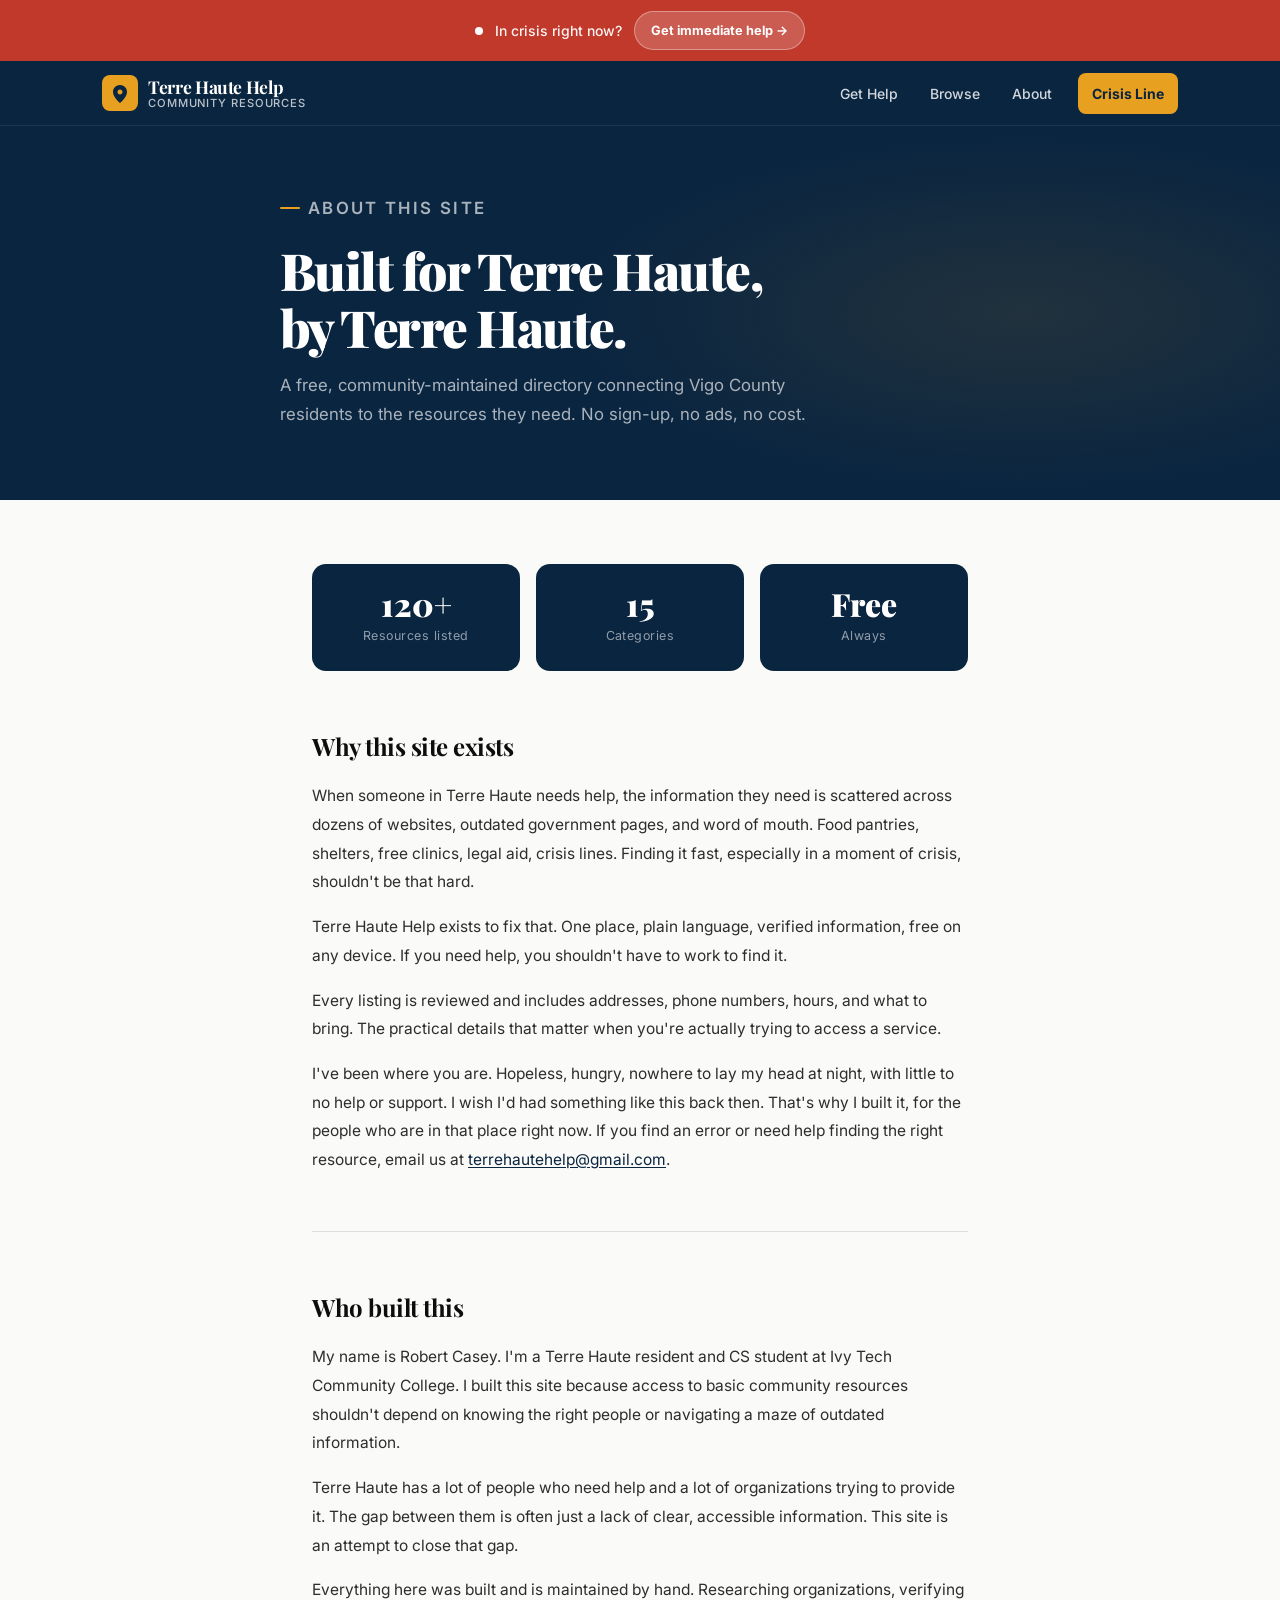
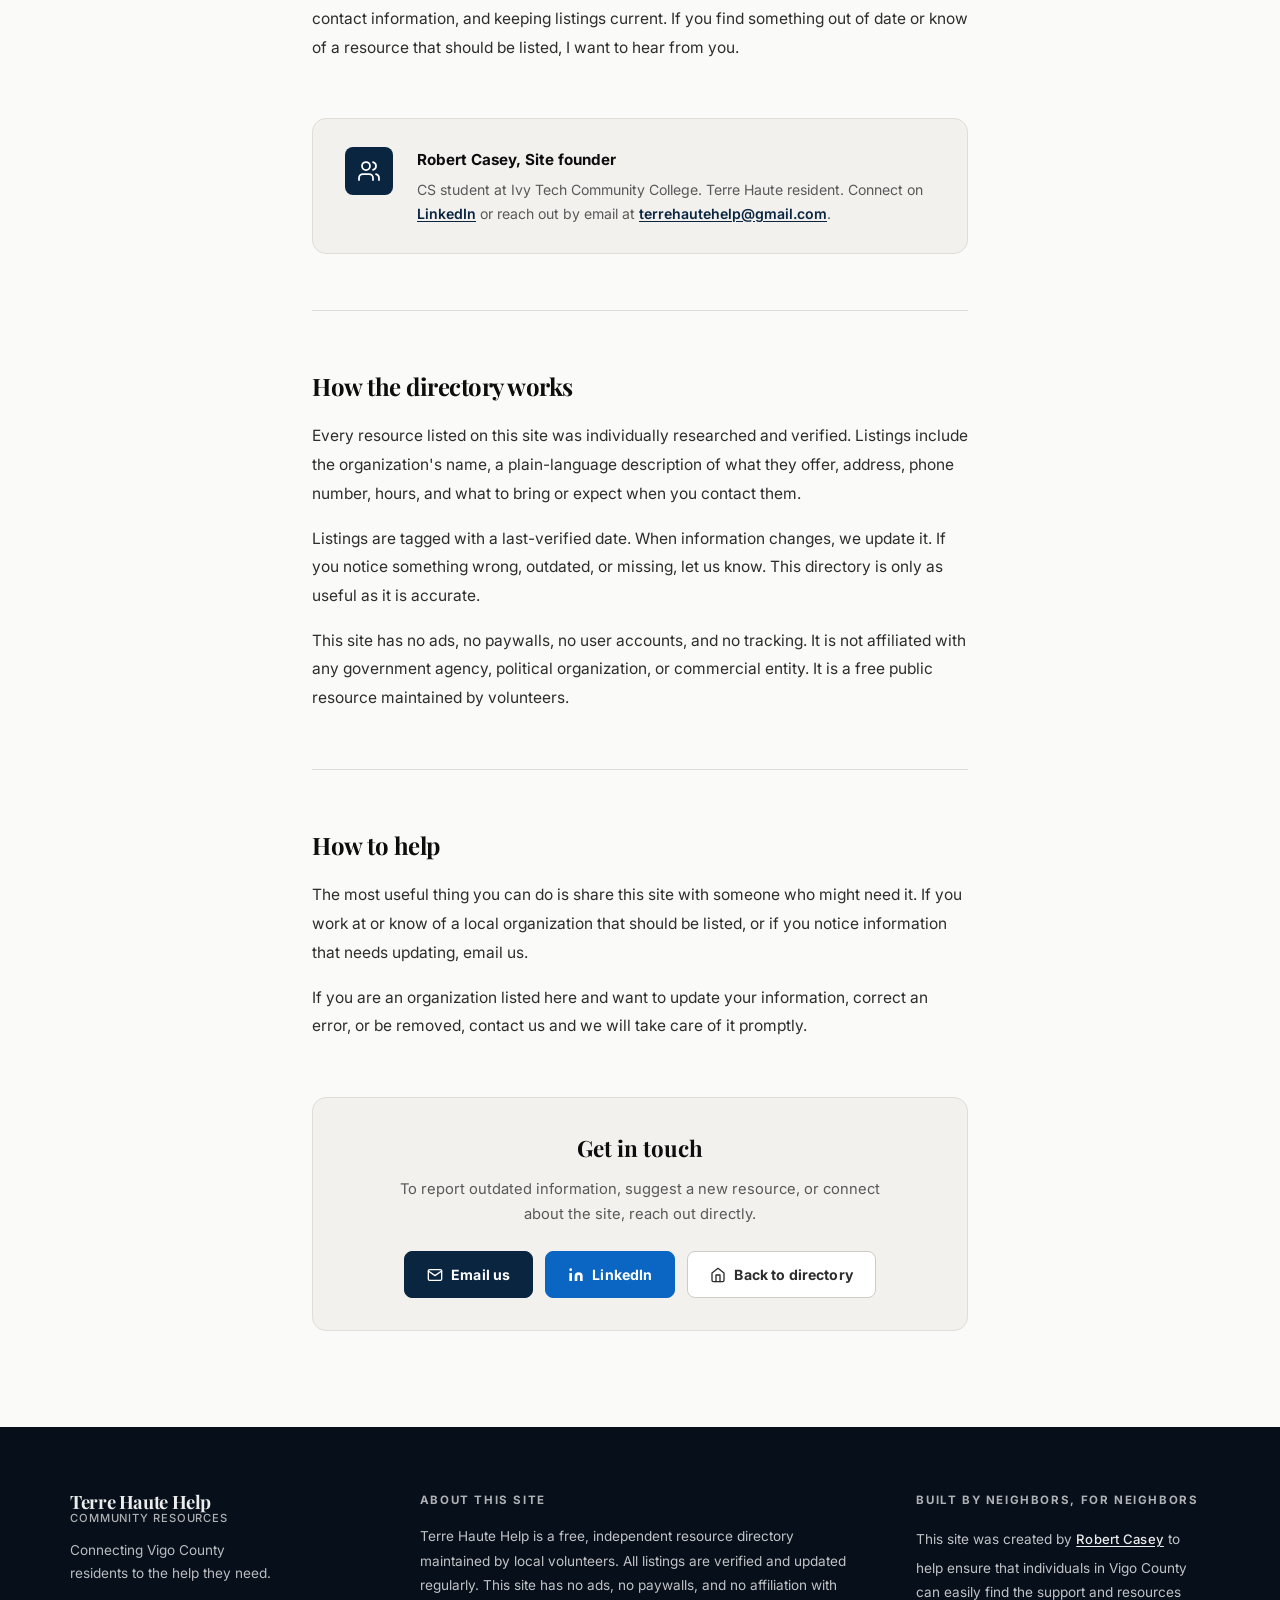
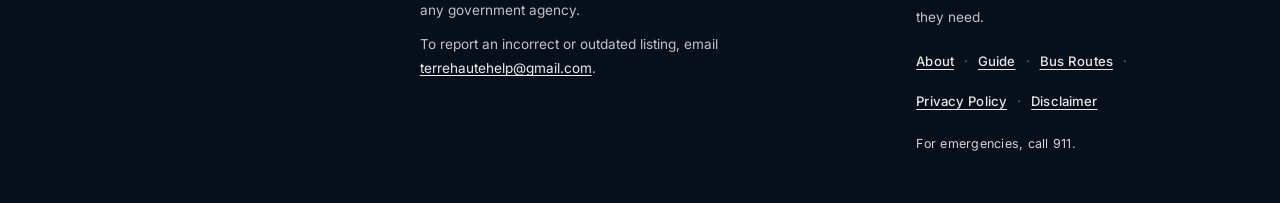
==== about.html @ 7b7ea7d6 "Import existing Terre Haute Help website" ====
<!DOCTYPE html>
<html lang="en">
<head>
  <meta charset="UTF-8" />
  <meta name="viewport" content="width=device-width, initial-scale=1.0" />
  <title>About - Terre Haute Help | Free Community Resources for Vigo County</title>
  <meta name="description" content="Terre Haute Help was built by Robert Casey, a Terre Haute resident and CS student, to connect Vigo County residents to free local resources for food, housing, healthcare, crisis support, and more." />
  <meta name="keywords" content="about Terre Haute Help, Robert Casey Terre Haute, free community resources Vigo County, Terre Haute resource directory, volunteer community site Terre Haute Indiana" />
  <meta name="author" content="Robert Casey" />
  <meta name="robots" content="index, follow" />
  <meta name="theme-color" content="#0A2540" />
  <link rel="canonical" href="https://terrehautehelp.org/about" />
  <meta name="geo.region" content="US-IN" />
  <meta name="geo.placename" content="Terre Haute, Indiana" />
  <meta name="geo.position" content="39.4667;-87.4139" />
  <meta name="ICBM" content="39.4667, -87.4139" />
  <meta property="og:title" content="About - Terre Haute Help" />
  <meta property="og:description" content="Terre Haute Help was built by Robert Casey to connect Vigo County residents to free local resources for food, housing, healthcare, and crisis support." />
  <meta property="og:type" content="website" />
  <meta property="og:url" content="https://terrehautehelp.org/about" />
  <meta property="og:image" content="https://terrehautehelp.org/og-image-v3.png" />
  <meta property="og:image:alt" content="Terre Haute Help - Free Community Resources" />
  <meta property="og:locale" content="en_US" />
  <meta property="og:site_name" content="Terre Haute Help" />
  <meta name="twitter:card" content="summary_large_image" />
  <meta name="twitter:title" content="About - Terre Haute Help" />
  <meta name="twitter:description" content="A free community resource directory for Terre Haute and Vigo County, built by a local resident." />
  <meta name="twitter:image" content="https://terrehautehelp.org/og-image-v3.png" />
  <meta name="twitter:image:alt" content="Terre Haute Help - Free Community Resources" />
  <meta name="apple-mobile-web-app-capable" content="yes" />
  <meta name="apple-mobile-web-app-status-bar-style" content="black-translucent" />
  <meta name="apple-mobile-web-app-title" content="TH Help" />
<link rel="icon" type="image/png" href="/favicon-96x96.png" sizes="96x96" />
<link rel="icon" type="image/svg+xml" href="/favicon.svg" />
<link rel="shortcut icon" href="/favicon.ico" />
<link rel="apple-touch-icon" sizes="180x180" href="/apple-touch-icon.png" />
<meta name="apple-mobile-web-app-title" content="Terre Haute Help" />
<link rel="manifest" href="/site.webmanifest" />
  <link rel="preconnect" href="https://fonts.googleapis.com" />
  <link rel="preconnect" href="https://fonts.gstatic.com" crossorigin />
  <link href="https://fonts.googleapis.com/css2?family=Playfair+Display:wght@700;900&family=Inter:wght@400;500;600;700&display=swap" rel="stylesheet" />
  <link rel="stylesheet" href="styles.css" />
  <script type="application/ld+json">
  {
    "@context": "https://schema.org",
    "@graph": [
      {
        "@type": "WebPage",
        "url": "https://terrehautehelp.org/about",
        "name": "About - Terre Haute Help",
        "description": "Terre Haute Help is a free community resource directory built by Robert Casey, a Terre Haute resident, to connect Vigo County residents to local resources for food, housing, healthcare, and crisis support.",
        "inLanguage": "en-US",
        "isPartOf": {"@id": "https://terrehautehelp.org"},
        "breadcrumb": {
          "@type": "BreadcrumbList",
          "itemListElement": [
            {
              "@type": "ListItem",
              "position": 1,
              "name": "Home",
              "item": "https://terrehautehelp.org"
            },
            {
              "@type": "ListItem",
              "position": 2,
              "name": "About",
              "item": "https://terrehautehelp.org/about"
            }
          ]
        }
      },
      {
        "@type": "Person",
        "name": "Robert Casey",
        "url": "https://terrehautehelp.org/about",
        "sameAs": "https://www.linkedin.com/in/kalillacai",
        "jobTitle": "Founder",
        "worksFor": {
          "@type": "NGO",
          "name": "Terre Haute Help",
          "url": "https://terrehautehelp.org"
        },
        "address": {
          "@type": "PostalAddress",
          "addressLocality": "Terre Haute",
          "addressRegion": "IN",
          "addressCountry": "US"
        }
      }
    ]
  }
  </script>
  <style>
    .policy-hero{background:var(--navy);color:#fff;padding:64px 32px 72px;position:relative;overflow:hidden}
    .policy-hero::before{content:'';position:absolute;inset:0;background:radial-gradient(ellipse 60% 80% at 80% 50%,rgba(232,160,32,0.10) 0%,transparent 60%);pointer-events:none}
    .policy-hero-inner{max-width:720px;margin:0 auto;position:relative;z-index:1}
    .policy-eyebrow{display:inline-flex;align-items:center;gap:8px;font-size:0.72rem;font-weight:600;letter-spacing:0.14em;text-transform:uppercase;color:var(--amber);margin-bottom:20px}
    .policy-eyebrow::before{content:'';display:block;width:20px;height:2px;background:var(--amber);border-radius:2px}
    .policy-hero h1{font-family:var(--font-display);font-size:clamp(2rem,5vw,3.2rem);font-weight:900;line-height:1.1;letter-spacing:-0.03em;color:#fff;margin-bottom:16px}
    .policy-hero p{font-size:1.05rem;color:rgba(255,255,255,0.65);line-height:1.7;max-width:560px}
    .about-body{max-width:720px;margin:0 auto;padding:64px 32px 96px}
    .about-section{margin-bottom:56px}
    .about-section h2{font-family:var(--font-display);font-size:1.5rem;font-weight:700;color:var(--ink);margin-bottom:16px;letter-spacing:-0.02em}
    .about-section p{font-size:0.97rem;color:var(--ink-2);line-height:1.85;margin-bottom:16px}
    .about-section p:last-child{margin-bottom:0}
    .about-section a{color:var(--navy);text-decoration:underline;text-underline-offset:2px}
    .about-section a:hover{color:var(--navy-light)}
    .about-divider{height:1px;background:var(--border);margin-bottom:56px}
    .about-card{background:var(--bg-2);border:1px solid var(--border);border-radius:var(--radius-lg);padding:28px 32px;display:flex;align-items:flex-start;gap:24px;margin-bottom:56px}
    .about-card-icon{width:48px;height:48px;background:var(--navy);border-radius:var(--radius);display:flex;align-items:center;justify-content:center;flex-shrink:0}
    .about-card-icon svg{width:24px;height:24px;fill:none;stroke:#fff;stroke-width:1.75;stroke-linecap:round;stroke-linejoin:round}
    .about-card-body h3{font-size:0.95rem;font-weight:700;color:var(--ink);margin-bottom:6px}
    .about-card-body p{font-size:0.88rem;color:var(--ink-muted);line-height:1.65;margin:0}
    .about-card-body a{color:var(--navy);font-weight:600;text-decoration:underline;text-underline-offset:2px}
    .about-card-body a:hover{color:var(--navy-light)}
    .about-stats{display:grid;grid-template-columns:repeat(3,1fr);gap:16px;margin-bottom:56px}
    .about-stat{background:var(--navy);border-radius:var(--radius-lg);padding:24px 20px;text-align:center}
    .about-stat-num{font-family:var(--font-display);font-size:2rem;font-weight:900;color:#fff;line-height:1;margin-bottom:6px}
    .about-stat-label{font-size:0.78rem;color:rgba(255,255,255,0.55);letter-spacing:0.04em}
    .about-contact{background:var(--bg-2);border:1px solid var(--border);border-radius:var(--radius-lg);padding:32px;text-align:center}
    .about-contact h2{font-family:var(--font-display);font-size:1.4rem;font-weight:700;color:var(--ink);margin-bottom:10px}
    .about-contact p{font-size:0.92rem;color:var(--ink-muted);line-height:1.7;max-width:480px;margin:0 auto 24px}
    .about-contact-links{display:flex;align-items:center;justify-content:center;gap:12px;flex-wrap:wrap}
    .about-btn{display:inline-flex;align-items:center;gap:8px;font-size:0.88rem;font-weight:700;padding:11px 22px;border-radius:var(--radius);transition:background 0.15s,color 0.15s,border-color 0.15s;text-decoration:none;letter-spacing:0.01em}
    .about-btn:hover{text-decoration:none}
    .about-btn-primary{background:var(--navy);color:#fff;border:1.5px solid var(--navy)}
    .about-btn-primary:hover{background:var(--navy-light);border-color:var(--navy-light)}
    .about-btn-secondary{background:#fff;color:var(--ink-2);border:1.5px solid var(--border-2)}
    .about-btn-secondary:hover{border-color:var(--ink-2);color:var(--ink)}
    .about-btn svg{width:16px;height:16px;flex-shrink:0}
    .linkedin-btn{background:#0A66C2;color:#fff;border:1.5px solid #0A66C2}
    .linkedin-btn:hover{background:#084e96;border-color:#084e96}
    @media(max-width:640px){
      .policy-hero{padding:48px 20px 56px}
      .about-body{padding:48px 20px 72px}
      .about-stats{grid-template-columns:1fr}
      .about-card{flex-direction:column;gap:16px;padding:22px 20px}
      .about-contact-links{flex-direction:column;align-items:stretch}
      .about-btn{justify-content:center}
    }
  </style>
</head>

<body>
  <a class="skip-link" href="#main">Skip to main content</a>
  <div class="site-chrome" data-surface="dark">
    <div class="crisis-bar">
      <span class="crisis-bar-dot"></span>
      <span class="crisis-bar-text">In crisis right now?</span>
      <a href="/#crisis" class="crisis-bar-link">Get immediate help →</a>
    </div>

    <header class="site-header">
      <div class="header-inner">
        <a href="/" class="logo">
          <div class="logo-mark">
            <svg viewBox="0 0 20 20" xmlns="http://www.w3.org/2000/svg">
              <path d="M10 2C6.13 2 3 5.13 3 9c0 5.25 7 11 7 11s7-5.75 7-11c0-3.87-3.13-7-7-7zm0 9.5c-1.38 0-2.5-1.12-2.5-2.5S8.62 6.5 10 6.5s2.5 1.12 2.5 2.5S11.38 11.5 10 11.5z"/>
            </svg>
          </div>
          <div class="logo-text-wrap">
            <span class="logo-name">Terre Haute Help</span>
            <span class="logo-sub">Community Resources</span>
          </div>
        </a>
        <nav class="site-nav" aria-label="Main navigation">
          <a href="/" data-nav="gethelp">Get Help</a>
          <a href="/#categories" data-nav="browse">Browse</a>
          <a href="/about" data-nav="about">About</a>
          <a href="/#crisis" class="nav-cta">Crisis Line</a>
        </nav>
      </div>
    </header>
  </div>

  <main id="main">
    <div class="policy-hero" data-surface="dark">
      <div class="policy-hero-inner">
        <p class="policy-eyebrow">About this site</p>
        <h1>Built for Terre Haute,<br>by Terre Haute.</h1>
        <p>A free, community-maintained directory connecting Vigo County residents to the resources they need. No sign-up, no ads, no cost.</p>
      </div>
    </div>

    <div class="about-body">

      <div class="about-stats">
        <div class="about-stat">
          <div class="about-stat-num">120+</div>
          <div class="about-stat-label">Resources listed</div>
        </div>
        <div class="about-stat">
          <div class="about-stat-num">15</div>
          <div class="about-stat-label">Categories</div>
        </div>
        <div class="about-stat">
          <div class="about-stat-num">Free</div>
          <div class="about-stat-label">Always</div>
        </div>
      </div>

      <div class="about-section">
        <h2>Why this site exists</h2>
        <p>When someone in Terre Haute needs help, the information they need is scattered across dozens of websites, outdated government pages, and word of mouth. Food pantries, shelters, free clinics, legal aid, crisis lines. Finding it fast, especially in a moment of crisis, shouldn't be that hard.</p>
        <p>Terre Haute Help exists to fix that. One place, plain language, verified information, free on any device. If you need help, you shouldn't have to work to find it.</p>
        <p>Every listing is reviewed and includes addresses, phone numbers, hours, and what to bring. The practical details that matter when you're actually trying to access a service.</p>
        <p>I've been where you are. Hopeless, hungry, nowhere to lay my head at night, with little to no help or support. I wish I'd had something like this back then. That's why I built it, for the people who are in that place right now. If you find an error or need help finding the right resource, email us at <a href="mailto:terrehautehelp@gmail.com">terrehautehelp@gmail.com</a>.</p>
      </div>

      <div class="about-divider"></div>

      <div class="about-section">
        <h2>Who built this</h2>
        <p>My name is Robert Casey. I'm a Terre Haute resident and CS student at Ivy Tech Community College. I built this site because access to basic community resources shouldn't depend on knowing the right people or navigating a maze of outdated information.</p>
        <p>Terre Haute has a lot of people who need help and a lot of organizations trying to provide it. The gap between them is often just a lack of clear, accessible information. This site is an attempt to close that gap.</p>
        <p>Everything here was built and is maintained by hand. Researching organizations, verifying contact information, and keeping listings current. If you find something out of date or know of a resource that should be listed, I want to hear from you.</p>
      </div>

      <div class="about-card">
        <div class="about-card-icon">
          <svg viewBox="0 0 24 24"><path d="M16 21v-2a4 4 0 0 0-4-4H6a4 4 0 0 0-4 4v2"/><circle cx="9" cy="7" r="4"/><path d="M22 21v-2a4 4 0 0 0-3-3.87"/><path d="M16 3.13a4 4 0 0 1 0 7.75"/></svg>
        </div>
        <div class="about-card-body">
          <h3>Robert Casey, Site founder</h3>
          <p>CS student at Ivy Tech Community College. Terre Haute resident. Connect on <a href="https://www.linkedin.com/in/kalillacai" target="_blank" rel="noopener noreferrer">LinkedIn</a> or reach out by email at <a href="mailto:terrehautehelp@gmail.com">terrehautehelp@gmail.com</a>.</p>
        </div>
      </div>

      <div class="about-divider"></div>

      <div class="about-section">
        <h2>How the directory works</h2>
        <p>Every resource listed on this site was individually researched and verified. Listings include the organization's name, a plain-language description of what they offer, address, phone number, hours, and what to bring or expect when you contact them.</p>
        <p>Listings are tagged with a last-verified date. When information changes, we update it. If you notice something wrong, outdated, or missing, let us know. This directory is only as useful as it is accurate.</p>
        <p>This site has no ads, no paywalls, no user accounts, and no tracking. It is not affiliated with any government agency, political organization, or commercial entity. It is a free public resource maintained by volunteers.</p>
      </div>

      <div class="about-divider"></div>

      <div class="about-section">
        <h2>How to help</h2>
        <p>The most useful thing you can do is share this site with someone who might need it. If you work at or know of a local organization that should be listed, or if you notice information that needs updating, email us.</p>
        <p>If you are an organization listed here and want to update your information, correct an error, or be removed, contact us and we will take care of it promptly.</p>
      </div>

      <div class="about-contact">
        <h2>Get in touch</h2>
        <p>To report outdated information, suggest a new resource, or connect about the site, reach out directly.</p>
        <div class="about-contact-links">
          <a href="mailto:terrehautehelp@gmail.com" class="about-btn about-btn-primary">
            <svg viewBox="0 0 24 24" fill="none" stroke="currentColor" stroke-width="2" stroke-linecap="round" stroke-linejoin="round"><path d="M4 4h16c1.1 0 2 .9 2 2v12c0 1.1-.9 2-2 2H4c-1.1 0-2-.9-2-2V6c0-1.1.9-2 2-2z"/><polyline points="22,6 12,13 2,6"/></svg>
            Email us
          </a>
          <a href="https://www.linkedin.com/in/kalillacai" target="_blank" rel="noopener noreferrer" class="about-btn linkedin-btn">
            <svg viewBox="0 0 24 24" fill="currentColor" stroke="none"><path d="M16 8a6 6 0 0 1 6 6v7h-4v-7a2 2 0 0 0-2-2 2 2 0 0 0-2 2v7h-4v-7a6 6 0 0 1 6-6z"/><rect x="2" y="9" width="4" height="12"/><circle cx="4" cy="4" r="2"/></svg>
            LinkedIn
          </a>
          <a href="/" class="about-btn about-btn-secondary">
            <svg viewBox="0 0 24 24" fill="none" stroke="currentColor" stroke-width="2" stroke-linecap="round" stroke-linejoin="round"><path d="M3 9l9-7 9 7v11a2 2 0 0 1-2 2H5a2 2 0 0 1-2-2z"/><polyline points="9 22 9 12 15 12 15 22"/></svg>
            Back to directory
          </a>
        </div>
      </div>

    </div>
  </main>

  <footer class="site-footer" data-surface="dark">
    <div class="footer-inner">
      <div class="footer-brand">
        <div class="logo-text-wrap">
          <span class="logo-name">Terre Haute Help</span>
          <span class="logo-sub">Community Resources</span>
        </div>
        <p class="footer-tagline">Connecting Vigo County residents to the help they need.</p>
      </div>
      <div class="footer-center">
        <p class="footer-section-label">About this site</p>
        <p class="footer-note">Terre Haute Help is a free, independent resource directory maintained by local volunteers. All listings are verified and updated regularly. This site has no ads, no paywalls, and no affiliation with any government agency.</p>
        <p class="footer-note" style="margin-top:10px;">To report an incorrect or outdated listing, email <a href="mailto:terrehautehelp@gmail.com">terrehautehelp@gmail.com</a>.</p>
      </div>
      <div class="footer-right">
        <p class="footer-section-label">Built by neighbors, for neighbors</p>
        <p class="footer-note">This site was created by <a href="/about" class="footer-link">Robert Casey</a> to help ensure that individuals in Vigo County can easily find the support and resources they need.</p>
        <div class="footer-links-row">
          <a href="/about" class="footer-link">About</a>
          <span class="footer-link-divider" aria-hidden="true">·</span>
          <a href="/guide" class="footer-link">Guide</a>
          <span class="footer-link-divider" aria-hidden="true">·</span>
          <a href="/bus" class="footer-link">Bus Routes</a>
          <span class="footer-link-divider" aria-hidden="true">·</span>
          <a href="/privacy" class="footer-link">Privacy Policy</a>
          <span class="footer-link-divider" aria-hidden="true">·</span>
          <a href="/disclaimer" class="footer-link">Disclaimer</a>
        </div>
        <p class="footer-small">For emergencies, call 911.</p>
      </div>
    </div>
  </footer>

  <script src="site.js?v=1"></script>
</body>
</html>
---- styles.css ----
@import url('https://fonts.googleapis.com/css2?family=Playfair+Display:wght@700;900&family=Inter:wght@400;500;600;700&display=swap');

:root {
  --white:#FAFAF8;--bg:#FAFAF8;--bg-2:#F2F1EE;--bg-3:#E8E6E1;
  /* A11Y: ink ramp darkened. Old --ink-muted #6B6B6B moves down to --ink-faint,
     --ink-muted becomes #595959. Old --ink-faint #A8A8A8 (2.28:1) removed. WCAG 1.4.3 */
  --ink:#0D0D0D;--ink-2:#2D2D2D;--ink-muted:#595959;--ink-faint:#6B6B6B;
  --navy:#0A2540;--navy-light:#0E3460;
  /* A11Y: --amber-dark #B87D10 (3.11-3.51:1) replaced with #8A5D00 (5.10-5.51:1). WCAG 1.4.3 */
  --amber:#E8A020;--amber-light:#FFF4E0;--amber-dark:#8A5D00;
  --red:#C0392B;--red-light:#FEF0EE;--red-dark:#96281B;
  --green:#1A7F5A;--green-light:#EAF7F1;--green-dark:#136045;
  --border:#E0DDD8;--border-2:#D0CCC5;
  /* A11Y: focus indicator tokens. WCAG 2.4.7 / 1.4.11 */
  --focus-dark:#0A2540;--focus-light:#FFC845;
  --shadow-sm:0 1px 3px rgba(0,0,0,0.08),0 1px 2px rgba(0,0,0,0.04);
  --shadow-md:0 4px 16px rgba(0,0,0,0.10),0 2px 6px rgba(0,0,0,0.06);
  --shadow-lg:0 12px 40px rgba(0,0,0,0.12),0 4px 12px rgba(0,0,0,0.06);
  --font-display:'Playfair Display',Georgia,serif;
  --font-body:'Inter',system-ui,sans-serif;
  --radius:8px;--radius-lg:14px;--radius-xl:20px;
  --max-w:1140px;--ease:cubic-bezier(0.4,0,0.2,1);
  /* A11Y: total sticky chrome height, used for scroll-margin. WCAG 2.4.11 */
  --sticky-offset:110px;
}

*,*::before,*::after{box-sizing:border-box;margin:0;padding:0}
html{scroll-behavior:smooth;font-size:16px;-webkit-font-smoothing:antialiased}
body{background:var(--bg);color:var(--ink);font-family:var(--font-body);line-height:1.65;min-height:100vh}
a{color:var(--navy);text-decoration:none}
a:hover{text-decoration:underline}
button{cursor:pointer;border:none;background:none;font-family:var(--font-body);color:inherit}
input{font-family:var(--font-body)}

/* ══ A11Y: FOCUS INDICATORS — WCAG 2.4.7, 1.4.11 ══
   Mechanism: --focus-ring is an inheritable custom property. Any container
   marked as a dark surface redefines it, and every focusable descendant picks
   up the high-contrast ring automatically through normal CSS inheritance.

   To make a NEW dark region focus-safe, add data-surface="dark" to it.
   Nothing else is required — no new selector, no JS.

   Navy #0A2540 on light surfaces = 14.87:1
   Gold #FFC845 on navy          = 10.06:1 */
:root{--focus-ring:var(--focus-dark)}

/* Extensible mechanism — use this on any new dark container. */
[data-surface="dark"]{--focus-ring:var(--focus-light)}

/* Safety net for existing dark regions, in case markup is missed.
   Includes page-level inline-styled containers: .policy-hero (about, bus,
   privacy, disclaimer), .guide-hero, .guide-cta, .bus-contact, .bus-info-card,
   .about-stat. */
.crisis-bar,.site-header,.site-chrome,.hero,#crisis,.site-footer,
.policy-hero,.guide-hero,.guide-cta,.bus-contact,.bus-info-card,.about-stat{
  --focus-ring:var(--focus-light);
}

/* Light panels nested inside a dark region must revert. */
.hero-search-card,[data-surface="light"]{--focus-ring:var(--focus-dark)}

:focus-visible{
  outline:3px solid var(--focus-ring);
  outline-offset:3px;
  border-radius:3px;
}
@supports not selector(:focus-visible){
  a:focus,button:focus,input:focus,[tabindex]:focus{
    outline:3px solid var(--focus-ring);outline-offset:3px;
  }
}
/* A11Y: keep focused targets clear of the sticky chrome. WCAG 2.4.11
   --sticky-offset is measured at runtime by site.js; the :root value is a
   fallback for the no-JS case. */
[id]{scroll-margin-top:var(--sticky-offset)}

/* ══ A11Y: SKIP LINK — WCAG 2.4.1 bypass mechanism ══ */
.skip-link{
  position:absolute;left:8px;top:-100px;z-index:9999;
  background:var(--navy);color:#fff;
  padding:14px 22px;border-radius:0 0 var(--radius) var(--radius);
  font-weight:700;font-size:0.95rem;text-decoration:none;
  transition:top 0.15s var(--ease);
}
.skip-link:focus{top:0;text-decoration:none}
.skip-link{--focus-ring:var(--focus-light)}
.skip-link:focus-visible{outline-offset:-6px}
/* main receives programmatic focus from the skip link without a visible ring
   on the whole region */
main:focus{outline:none}

/* A11Y: visually hidden but available to assistive tech */
.visually-hidden{
  position:absolute!important;width:1px;height:1px;
  padding:0;margin:-1px;overflow:hidden;
  clip:rect(0 0 0 0);white-space:nowrap;border:0;
}

/* ══ A11Y: STICKY CHROME — WCAG 2.4.11, 1.4.10 ══
   Previously .crisis-bar was sticky at top:0 and .site-header sticky at
   top:41px. That 41px was the crisis bar's height at default text size only;
   at 200% zoom, with enlarged text, or once the bar wrapped to two lines, the
   header overlapped it.

   Both are now static children of one sticky wrapper, so the header sits
   below the crisis bar at any height with no magic number.

   Phase 2: .site-chrome is where a .gov-style utility row and primary
   navigation would live. */
.site-chrome{position:sticky;top:0;z-index:200}
.crisis-bar{background:var(--red);color:#fff;padding:11px 24px;display:flex;justify-content:center;align-items:center;gap:12px;flex-wrap:wrap;font-size:0.875rem;font-weight:500}
/* A11Y: infinite pulse removed. WCAG 2.2.2 — auto-starting motion over 5s with no
   pause control. Static dot retains the visual accent. */
.crisis-bar-dot{width:8px;height:8px;background:#fff;border-radius:50%;flex-shrink:0}
.crisis-bar-text{opacity:0.95}
/* A11Y: padding raised 4px->8px for 24x24 target minimum. WCAG 2.5.8 */
.crisis-bar-link{color:#fff;font-weight:700;background:rgba(255,255,255,0.18);border:1px solid rgba(255,255,255,0.35);padding:8px 16px;border-radius:100px;font-size:0.8rem;transition:background 0.15s;white-space:nowrap;display:inline-block}
.crisis-bar-link:hover{background:rgba(255,255,255,0.30);text-decoration:none}

.site-header{background:var(--navy);border-bottom:1px solid rgba(255,255,255,0.08)}
.header-inner{max-width:var(--max-w);margin:0 auto;padding:0 32px;height:64px;display:flex;align-items:center;justify-content:space-between;gap:24px}
.logo{display:flex;align-items:center;gap:10px;text-decoration:none}
.logo-mark{width:36px;height:36px;background:var(--amber);border-radius:8px;display:flex;align-items:center;justify-content:center;flex-shrink:0}
.logo-mark svg{width:20px;height:20px;fill:var(--navy)}
.logo-text-wrap{display:flex;flex-direction:column;line-height:1.15}
.logo-name{font-family:var(--font-display);font-size:1.1rem;font-weight:700;color:#fff;letter-spacing:-0.02em}
/* A11Y: 0.65rem (10.4px) raised to 0.7rem, opacity 0.5 -> 0.72. WCAG 1.4.3 */
.logo-sub{font-size:0.7rem;color:rgba(255,255,255,0.72);letter-spacing:0.08em;text-transform:uppercase;font-weight:500}
.site-nav{display:flex;align-items:center;gap:4px}
/* A11Y: nav link opacity 0.7 -> 0.82 for contrast on navy. WCAG 1.4.3 */
.site-nav a{color:rgba(255,255,255,0.82);font-size:0.875rem;font-weight:500;padding:9px 14px;border-radius:var(--radius);transition:color 0.15s,background 0.15s;white-space:nowrap}
.site-nav a:hover{color:#fff;background:rgba(255,255,255,0.10);text-decoration:none}
.nav-cta{background:var(--amber)!important;color:var(--navy)!important;font-weight:700!important;margin-left:8px}
.nav-cta:hover{background:#d4911a!important}

.hero{background:var(--navy);color:#fff;padding:80px 32px 96px;position:relative;overflow:hidden}
.hero::before{content:'';position:absolute;inset:0;background:radial-gradient(ellipse 70% 80% at 85% 50%,rgba(232,160,32,0.12) 0%,transparent 60%),radial-gradient(ellipse 50% 60% at 10% 80%,rgba(255,255,255,0.03) 0%,transparent 50%);pointer-events:none}
.hero-grid{max-width:var(--max-w);margin:0 auto;display:grid;grid-template-columns:1fr 420px;gap:64px;align-items:center;position:relative;z-index:1}
.hero-eyebrow{display:inline-flex;align-items:center;gap:10px;font-size:0.75rem;font-weight:600;letter-spacing:0.12em;text-transform:uppercase;color:var(--amber);margin-bottom:24px}
.hero-eyebrow::before{content:'';display:block;width:24px;height:2px;background:var(--amber);border-radius:2px}
.hero-title{font-family:var(--font-display);font-size:clamp(2.6rem,6vw,4.3rem);font-weight:900;line-height:1.08;letter-spacing:-0.025em;color:#fff;margin-bottom:24px}
.hero-title em{font-style:normal;color:var(--amber)}
/* A11Y: 0.65 -> 0.78 alpha. WCAG 1.4.3 */
.hero-sub{font-size:1.08rem;color:rgba(255,255,255,0.78);line-height:1.7;max-width:470px;margin-bottom:40px;font-weight:400}
.hero-stats{display:flex;gap:36px;padding-top:32px;border-top:1px solid rgba(255,255,255,0.14)}
.hero-stat-num{font-family:var(--font-display);font-size:1.8rem;font-weight:700;color:#fff;line-height:1}
/* A11Y: 0.5 alpha (4.88:1) -> 0.72 for margin. WCAG 1.4.3 */
.hero-stat-label{font-size:0.8rem;color:rgba(255,255,255,0.72);margin-top:5px;letter-spacing:0.02em}

.hero-search-card{background:#fff;border-radius:var(--radius-xl);padding:32px;box-shadow:var(--shadow-lg)}
/* A11Y: was <p>, now a real <label for="globalSearch">. WCAG 2.5.3 */
.search-card-label{display:block;font-size:0.75rem;font-weight:700;letter-spacing:0.1em;text-transform:uppercase;color:var(--ink-muted);margin-bottom:14px}
.search-field{display:flex;flex-direction:column;gap:10px;margin-bottom:20px}
.search-input-wrap{position:relative}
.search-icon{position:absolute;left:14px;top:50%;transform:translateY(-50%);color:var(--ink-faint);pointer-events:none}
/* A11Y: outline:none removed; focus handled by :focus-visible above. WCAG 2.4.7 */
.search-input{width:100%;background:var(--bg-2);border:1.5px solid var(--border-2);border-radius:var(--radius);color:var(--ink);padding:14px 16px 14px 42px;font-size:0.95rem;transition:border-color 0.15s,box-shadow 0.15s}
.search-input::placeholder{color:var(--ink-faint);opacity:1}
.search-input:focus{border-color:var(--navy)}
.search-btn{width:100%;background:var(--navy);color:#fff;font-weight:700;font-size:0.95rem;padding:15px;border-radius:var(--radius);transition:background 0.15s,transform 0.1s;letter-spacing:0.01em}
.search-btn:hover{background:var(--navy-light)}
.search-btn:active{transform:scale(0.99)}
.search-divider{display:flex;align-items:center;gap:12px;margin-bottom:20px;color:var(--ink-faint);font-size:0.78rem;font-weight:500}
.search-divider::before,.search-divider::after{content:'';flex:1;height:1px;background:var(--border)}
.quick-links{display:flex;flex-wrap:wrap;gap:8px}
/* A11Y: padding 6px -> 9px, min-height 24px enforced. WCAG 2.5.8 */
.quick-link{font-size:0.8rem;font-weight:600;padding:9px 15px;min-height:24px;border-radius:100px;border:1.5px solid var(--border-2);color:var(--ink-2);transition:border-color 0.15s,background 0.15s,color 0.15s;cursor:pointer;background:none;display:inline-flex;align-items:center;gap:6px}
.quick-link:hover{border-color:var(--navy);color:var(--navy);background:rgba(10,37,64,0.05)}
.quick-link-crisis{border-color:#D9A59D;color:var(--red-dark)}
.quick-link-crisis:hover{border-color:var(--red)!important;color:var(--red-dark)!important;background:var(--red-light)!important}

.section{padding:80px 32px}
.section-inner{max-width:var(--max-w);margin:0 auto}
.section-header{margin-bottom:48px}
.section-eyebrow{font-size:0.72rem;font-weight:700;letter-spacing:0.14em;text-transform:uppercase;color:var(--amber-dark);margin-bottom:12px}
.section-title{font-family:var(--font-display);font-size:clamp(1.8rem,4vw,2.5rem);font-weight:700;letter-spacing:-0.025em;color:var(--ink);margin-bottom:12px;line-height:1.18}
.section-sub{font-size:1rem;color:var(--ink-muted);max-width:560px;line-height:1.7}

.situation-section{background:var(--bg-2)}
.situation-grid{display:grid;grid-template-columns:repeat(4,1fr);gap:16px}
.sit-card{background:#fff;border:1.5px solid var(--border);border-radius:var(--radius-lg);padding:24px 20px;text-align:left;display:flex;flex-direction:column;gap:8px;transition:border-color 0.2s var(--ease),box-shadow 0.2s var(--ease),transform 0.2s var(--ease);cursor:pointer;position:relative;overflow:hidden;width:100%;font-family:var(--font-body)}
.sit-card::after{content:'';position:absolute;bottom:0;left:0;right:0;height:3px;background:var(--navy);transform:scaleX(0);transform-origin:left;transition:transform 0.2s var(--ease)}
.sit-card:hover{border-color:var(--navy);box-shadow:var(--shadow-md);transform:translateY(-3px)}
.sit-card:hover::after,.sit-card:focus-visible::after{transform:scaleX(1)}
.sit-card:active{transform:translateY(-1px)}
.sit-icon{width:36px;height:36px;margin-bottom:4px;color:var(--navy);flex-shrink:0}
.sit-icon svg{width:100%;height:100%}
.sit-label{font-size:0.95rem;font-weight:700;color:var(--ink);line-height:1.35}
/* A11Y: 0.78rem retained but colour darkened via --ink-muted token */
.sit-desc{font-size:0.8rem;color:var(--ink-muted);line-height:1.55}
.sit-arrow{margin-top:auto;padding-top:12px;font-size:0.78rem;font-weight:600;color:var(--navy);display:flex;align-items:center;gap:6px}
.sit-crisis{border-color:#D9A59D;background:var(--red-light)}
.sit-crisis::after{background:var(--red)}
.sit-crisis:hover{border-color:var(--red)}
.sit-crisis .sit-label{color:var(--red-dark)}
.sit-crisis .sit-icon{color:var(--red-dark)}
.sit-crisis .sit-arrow{color:var(--red-dark)}

.results-section{background:var(--bg);border-top:2px solid var(--border)}
.results-header{display:flex;align-items:center;justify-content:space-between;margin-bottom:36px;flex-wrap:wrap;gap:16px}
/* A11Y: results heading takes programmatic focus only; no visible ring artefact */
#resultsTitle:focus{outline:none}
#resultsTitle:focus-visible{outline-offset:4px}
.results-count{font-size:0.88rem;color:var(--ink-muted);font-weight:500}
.clear-btn{display:flex;align-items:center;gap:6px;font-size:0.875rem;font-weight:600;color:var(--ink-muted);padding:10px 18px;min-height:24px;border:1.5px solid var(--border-2);border-radius:100px;transition:color 0.15s,border-color 0.15s;background:#fff}
.clear-btn:hover{color:var(--ink);border-color:var(--ink-2)}
.results-grid{display:grid;grid-template-columns:repeat(3,1fr);gap:20px}
.resource-card{background:#fff;border:1px solid var(--border);border-radius:var(--radius-lg);display:flex;flex-direction:column;transition:box-shadow 0.2s var(--ease),transform 0.2s var(--ease);overflow:hidden}
.resource-card:hover{box-shadow:var(--shadow-md);transform:translateY(-2px)}
.rc-top-bar{height:4px;flex-shrink:0}
.bar-food{background:var(--green)}
.bar-housing{background:var(--amber)}
.bar-health{background:#7B5EA7}
.bar-crisis{background:var(--red)}
.bar-recovery{background:#2C7873}
.bar-legal{background:#4A90E2}
.bar-financial{background:#F5A623}
.bar-employment{background:#7ED321}
.bar-education{background:#9B59B6}
.bar-children{background:#FF9F1C}
.bar-senior{background:#2ECC71}
.bar-pet{background:#F06292}
.bar-immigration{background:#3498DB}
.bar-transportation{background:#1ABC9C}
.bar-other{background:#95A5A6}
.rc-body{padding:22px 22px 0;flex:1;display:flex;flex-direction:column;gap:13px}
.rc-header{display:flex;align-items:flex-start;justify-content:space-between;gap:12px}
/* A11Y: now an <h3> so results are navigable by heading. Structural improvement. */
.rc-name{font-size:1rem;font-weight:700;color:var(--ink);line-height:1.4;font-family:var(--font-body)}
/* A11Y: 0.65rem (10.4px) -> 0.7rem, padding raised for legibility. WCAG 1.4.4 support */
.rc-badge{font-size:0.7rem;font-weight:700;letter-spacing:0.06em;text-transform:uppercase;padding:4px 10px;border-radius:100px;white-space:nowrap;flex-shrink:0}
/* ══ A11Y: BADGE RAMP REBUILT — every pair now 5.27:1 or better. WCAG 1.4.3 ══
   Previously failing: housing 3.22, financial 3.22, children 3.22,
   employment 3.70, recovery 4.49. Previously marginal: food 4.51,
   senior 4.50, transportation 4.50. */
.badge-food{background:var(--green-light);color:#136045}
.badge-housing{background:var(--amber-light);color:#8A5D00}
.badge-health{background:#F2EBF7;color:#5A3F7D}
.badge-crisis{background:var(--red-light);color:#96281B}
.badge-recovery{background:#E0F2F1;color:#1F5A56}
.badge-legal{background:#E3F0FA;color:#1E5A9C}
.badge-financial{background:#FEF4E0;color:#8A5D00}
.badge-employment{background:#E8F7D9;color:#3A6D14}
.badge-education{background:#F4E9F7;color:#6A2E7E}
.badge-children{background:#FFF4E0;color:#8A5D00}
.badge-senior{background:#E8F7F1;color:#136045}
.badge-pet{background:#FCE4ED;color:#9C2E5E}
.badge-immigration{background:#E3F0FA;color:#1E5A9C}
.badge-transportation{background:#E8F7F1;color:#136045}
.badge-other{background:#F0F0F0;color:#595959}
.rc-desc{font-size:0.87rem;color:var(--ink-muted);line-height:1.65}
.rc-meta{display:flex;flex-direction:column;gap:7px}
.rc-meta-row{display:flex;align-items:baseline;gap:10px;font-size:0.83rem}
/* A11Y: 0.72rem -> 0.75rem, colour via darkened --ink-faint. WCAG 1.4.3 */
.rc-meta-key{color:var(--ink-faint);font-weight:600;min-width:58px;flex-shrink:0;font-size:0.75rem;text-transform:uppercase;letter-spacing:0.05em}
.rc-meta-val{color:var(--ink-2)}
.rc-meta-val a{color:var(--navy);font-weight:600;text-decoration:underline;text-underline-offset:2px}
.rc-req{background:#FFFBF0;border:1px solid #E8C86A;border-radius:var(--radius);padding:11px 14px;font-size:0.8rem;color:#6B5000;line-height:1.6}
.rc-req strong{color:#4A3700;font-weight:700}
/* A11Y: separated from the address block above it so the bus route is not
   misread as a second address line */
.rc-bus{font-size:0.78rem;color:var(--ink-faint);display:flex;align-items:center;gap:6px;margin-top:2px}
.rc-footer{padding:14px 22px 18px;display:flex;align-items:center;justify-content:space-between;gap:10px;border-top:1px solid var(--border);margin-top:14px;flex-wrap:wrap}
.rc-actions{display:flex;gap:8px;flex-wrap:wrap}
.rc-btn{font-size:0.8rem;font-weight:700;padding:9px 16px;min-height:24px;border-radius:var(--radius);transition:opacity 0.15s,transform 0.1s;letter-spacing:0.01em;display:inline-flex;align-items:center;gap:5px}
.rc-btn:hover{opacity:0.88;text-decoration:none}
.rc-btn:active{transform:scale(0.98)}
.rc-btn-primary{background:var(--navy);color:#fff}
.rc-btn-secondary{border:1.5px solid var(--border-2);color:var(--ink-2);background:#fff}
.rc-btn-secondary:hover{border-color:var(--ink-2)}
/* A11Y: 0.68rem (10.9px) -> 0.75rem. WCAG 1.4.4 support */
.rc-updated{font-size:0.75rem;color:var(--ink-faint);white-space:nowrap}

.categories-section{background:var(--bg);border-top:1px solid var(--border)}
.cat-grid{display:grid;grid-template-columns:repeat(2,1fr);border:1px solid var(--border);border-radius:var(--radius-lg);overflow:hidden}
/* ══ A11Y: .cat-row is now a native <button>, not a div with onclick.
   WCAG 2.1.1 (keyboard) and 4.1.2 (name/role/value). ══ */
.cat-row{display:flex;align-items:center;justify-content:space-between;width:100%;padding:20px 24px;border:none;border-bottom:1px solid var(--border);cursor:pointer;background:#fff;transition:background 0.15s;gap:12px;text-align:left;font-family:var(--font-body)}
.cat-row:nth-child(odd){border-right:1px solid var(--border)}
.cat-row:nth-last-child(-n+2){border-bottom:none}
.cat-row:hover{background:var(--bg-2)}
.cat-row:focus-visible{outline-offset:-3px;background:var(--bg-2)}
.cat-row-left{display:flex;align-items:center;gap:14px;min-width:0}
.cat-row-icon{width:40px;height:40px;border-radius:var(--radius);background:var(--bg-2);display:flex;align-items:center;justify-content:center;flex-shrink:0}
.cat-row-icon svg{width:20px;height:20px;color:var(--navy)}
.cat-row-info{min-width:0}
.cat-row-name{font-size:0.92rem;font-weight:700;color:var(--ink)}
.cat-row-count{font-size:0.78rem;color:var(--ink-muted);margin-top:2px}
.cat-row-arrow{color:var(--ink-faint);flex-shrink:0}

#crisis{background:var(--navy)}
.crisis-inner{max-width:var(--max-w);margin:0 auto;padding:80px 32px;display:grid;grid-template-columns:1fr 1fr;gap:80px;align-items:start}
.crisis-eyebrow{font-size:0.72rem;font-weight:700;letter-spacing:0.14em;text-transform:uppercase;color:var(--amber);margin-bottom:16px}
.crisis-title{font-family:var(--font-display);font-size:clamp(1.8rem,3vw,2.5rem);font-weight:700;color:#fff;line-height:1.18;letter-spacing:-0.025em;margin-bottom:16px}
/* A11Y: 0.55 -> 0.78 alpha. WCAG 1.4.3 */
.crisis-sub{font-size:0.97rem;color:rgba(255,255,255,0.78);line-height:1.7}
.crisis-items{display:flex;flex-direction:column}
.crisis-item{display:flex;align-items:center;justify-content:space-between;padding:18px 0;border-bottom:1px solid rgba(255,255,255,0.14);gap:16px}
.crisis-item:first-child{border-top:1px solid rgba(255,255,255,0.14)}
/* A11Y: 0.75 -> 0.88 alpha. WCAG 1.4.3 */
.crisis-item-label{font-size:0.92rem;color:rgba(255,255,255,0.88);font-weight:500}
.crisis-phone{font-family:var(--font-display);font-size:1.05rem;font-weight:700;color:var(--amber);white-space:nowrap;transition:color 0.15s;padding:4px 0;display:inline-block}
.crisis-phone:hover{color:#fff;text-decoration:underline}

/* ── FOOTER ── */
.site-footer{background:#070F1A;color:rgba(255,255,255,0.72);padding:64px 32px 48px}
.footer-inner{max-width:var(--max-w);margin:0 auto;display:grid;grid-template-columns:1fr 1.5fr 1fr;gap:56px;align-items:start}
.footer-brand .logo-name{font-family:var(--font-display);color:rgba(255,255,255,0.92);font-size:1.15rem;font-weight:700;letter-spacing:-0.02em}
/* A11Y: 0.3 -> 0.68 alpha. WCAG 1.4.3 */
.footer-brand .logo-sub{color:rgba(255,255,255,0.68);font-size:0.7rem;letter-spacing:0.08em;text-transform:uppercase}
.footer-tagline{font-size:0.85rem;color:rgba(255,255,255,0.72);margin-top:14px;line-height:1.7;max-width:210px}
/* A11Y: 0.22 alpha was effectively invisible. Raised to 0.68. WCAG 1.4.3 */
.footer-section-label{font-size:0.72rem;font-weight:700;letter-spacing:0.14em;text-transform:uppercase;color:rgba(255,255,255,0.68);margin-bottom:14px}
/* A11Y: 0.45 -> 0.75 alpha. WCAG 1.4.3 */
.footer-note{font-size:0.85rem;line-height:1.8;color:rgba(255,255,255,0.75)}
.footer-note+.footer-note{margin-top:10px}
.footer-note a{color:rgba(255,255,255,0.92);text-decoration:underline;text-underline-offset:2px}
.footer-note a:hover{color:#fff}
/* A11Y: gap raised so adjacent link targets have 24px spacing. WCAG 2.5.8 */
.footer-links-row{display:flex;align-items:center;gap:10px;margin-top:18px;flex-wrap:wrap}
.footer-link{color:rgba(255,255,255,0.9);text-decoration:underline;text-underline-offset:3px;font-size:0.82rem;transition:color 0.2s;font-weight:500;letter-spacing:0.01em;padding:4px 0;display:inline-block}
.footer-link:hover{color:#fff}
/* A11Y: 0.15 -> 0.45. Decorative separator, aria-hidden in markup. */
.footer-link-divider{color:rgba(255,255,255,0.45);font-size:0.82rem;user-select:none}
/* A11Y: 0.18 alpha on "For emergencies, call 911" was near-invisible.
   This is emergency text. Raised to 0.82. WCAG 1.4.3 */
.footer-small{font-size:0.78rem;margin-top:18px;color:rgba(255,255,255,0.82);letter-spacing:0.02em}

.empty-state{grid-column:1/-1;text-align:center;padding:80px 20px;color:var(--ink-muted)}
.empty-state h3{font-family:var(--font-display);font-size:1.5rem;margin-bottom:10px;color:var(--ink)}
.empty-state a{text-decoration:underline;text-underline-offset:2px;font-weight:600}

@keyframes fadeUp{from{opacity:0;transform:translateY(20px)}to{opacity:1;transform:translateY(0)}}
.hero-left{animation:fadeUp 0.6s var(--ease) both}
.hero-right{animation:fadeUp 0.6s var(--ease) 0.15s both}
.sit-card{animation:fadeUp 0.5s var(--ease) both}
.sit-card:nth-child(1){animation-delay:0.05s}
.sit-card:nth-child(2){animation-delay:0.10s}
.sit-card:nth-child(3){animation-delay:0.15s}
.sit-card:nth-child(4){animation-delay:0.20s}
.sit-card:nth-child(5){animation-delay:0.25s}
.sit-card:nth-child(6){animation-delay:0.30s}
.sit-card:nth-child(7){animation-delay:0.35s}
.sit-card:nth-child(8){animation-delay:0.40s}
.sit-card:nth-child(9){animation-delay:0.45s}

/* ══ A11Y: REDUCED MOTION — WCAG 2.3.3 (AAA) and 2.2.2 support ══
   Disables entrance animations, hover translation, and smooth scrolling.
   Focus indicators and colour transitions are preserved. */
@media (prefers-reduced-motion: reduce){
  html{scroll-behavior:auto}
  *,*::before,*::after{
    animation-duration:0.01ms!important;
    animation-iteration-count:1!important;
    transition-duration:0.01ms!important;
    scroll-behavior:auto!important;
  }
  .hero-left,.hero-right,.sit-card{animation:none!important;opacity:1!important;transform:none!important}
  .sit-card:hover,.sit-card:active,.resource-card:hover{transform:none!important}
  .search-btn:active,.rc-btn:active{transform:none!important}
  .sit-card::after{transition:none!important}
}

@media(max-width:1024px){
  .hero-grid{grid-template-columns:1fr;gap:48px}
  .hero{padding:64px 32px 80px}
  .hero-right{max-width:480px}
  .situation-grid{grid-template-columns:repeat(2,1fr)}
  .results-grid{grid-template-columns:repeat(2,1fr)}
  .crisis-inner{grid-template-columns:1fr;gap:48px}
  .cat-grid{grid-template-columns:1fr}
  .cat-row:nth-child(odd){border-right:none}
  .cat-row:nth-last-child(-n+2){border-bottom:1px solid var(--border)}
  .cat-row:last-child{border-bottom:none}
  .footer-inner{grid-template-columns:1fr 1fr;gap:40px}
  .footer-brand{grid-column:1/-1;border-bottom:1px solid rgba(255,255,255,0.12);padding-bottom:32px}
  .footer-tagline{max-width:100%}
}
@media(max-width:640px){
  :root{--sticky-offset:96px}
  .hero{padding:48px 20px 64px}
  .hero-stats{gap:20px}
  .hero-search-card{padding:24px 20px}
  .section{padding:56px 20px}
  .situation-grid{grid-template-columns:1fr 1fr;gap:10px}
  .sit-card{padding:18px 14px}
  .sit-icon{width:28px;height:28px}
  .sit-label{font-size:0.88rem}
  .sit-arrow{display:none}
  .results-grid{grid-template-columns:1fr}
  .header-inner{padding:0 20px;gap:12px}
  /* A11Y: nav was display:none on mobile, removing all header navigation.
     Now retained as a compact row so About / Browse / Crisis stay reachable
     without scrolling to the footer. WCAG 2.4.5 support. */
  .site-nav{display:flex;gap:2px}
  .site-nav a{font-size:0.78rem;padding:8px 9px}
  .site-nav a[data-nav="browse"]{display:none}
  .nav-cta{margin-left:2px;padding:8px 11px!important}
  .logo-sub{display:none}
  .crisis-inner{padding:56px 20px}
  .crisis-item{flex-direction:column;align-items:flex-start;gap:6px}
  .footer-inner{grid-template-columns:1fr;gap:32px}
  .footer-brand{padding-bottom:24px}
  .site-footer{padding:48px 20px 36px}
}
@media(max-width:400px){
  .situation-grid{grid-template-columns:1fr}
  .site-nav a[data-nav="about"]{display:none}
  .crisis-bar{gap:8px;padding:10px 12px;font-size:0.8rem}
  .crisis-bar-text{flex:1 1 auto;min-width:0}
}

/* ══ A11Y: 320px HARDENING — WCAG 1.4.10 ══
   Narrowest supported viewport. Nav and logo must not force horizontal
   scrolling; the crisis bar is allowed to wrap because .site-chrome is
   height-independent. NEEDS RENDERED VERIFICATION — not confirmed passing. */
@media(max-width:360px){
  .header-inner{padding:0 12px;gap:8px;height:auto;min-height:56px;
    padding-top:8px;padding-bottom:8px}
  .logo{gap:8px;min-width:0}
  .logo-mark{width:30px;height:30px}
  .logo-mark svg{width:17px;height:17px}
  .logo-name{font-size:0.95rem;white-space:nowrap}
  .site-nav{gap:0}
  .site-nav a{font-size:0.74rem;padding:8px 7px}
  .site-nav a[data-nav="gethelp"]{display:none}
  .nav-cta{margin-left:0;padding:8px 10px!important;white-space:nowrap}
  .hero-stats{flex-wrap:wrap;gap:16px}
  .rc-footer{flex-direction:column;align-items:flex-start}
  .rc-actions{width:100%}
  .rc-btn{flex:1 1 auto;justify-content:center}
}

/* ══ A11Y: REFLOW SUPPORT — WCAG 1.4.10 ══
   No horizontal scrolling at 320px / 400% zoom. */
@media(max-width:340px){
  .header-inner{padding:0 14px}
  .hero{padding:40px 16px 52px}
  .section{padding:44px 16px}
  .hero-search-card{padding:20px 16px}
  .rc-body{padding:18px 16px 0}
  .rc-footer{padding:12px 16px 16px}
  .cat-row{padding:16px 16px}
}
img,svg,video{max-width:100%;height:auto}
.rc-meta-val,.rc-desc,.footer-note{overflow-wrap:break-word;word-break:break-word}

/* ══ A11Y: HIGH CONTRAST / FORCED COLORS ══ */
@media (forced-colors: active){
  .sit-card,.cat-row,.resource-card,.quick-link{border:1px solid ButtonBorder}
  :focus-visible{outline:3px solid Highlight}
  .rc-top-bar{display:none}
}

/* ══ A11Y: PRINT ══ */
@media print{
  .crisis-bar,.site-header,.skip-link,.hero-right,.rc-actions,.clear-btn{display:none}
  body{background:#fff;color:#000}
  .resource-card{break-inside:avoid;border:1px solid #999}
  a::after{content:" (" attr(href) ")";font-size:0.8em}
}
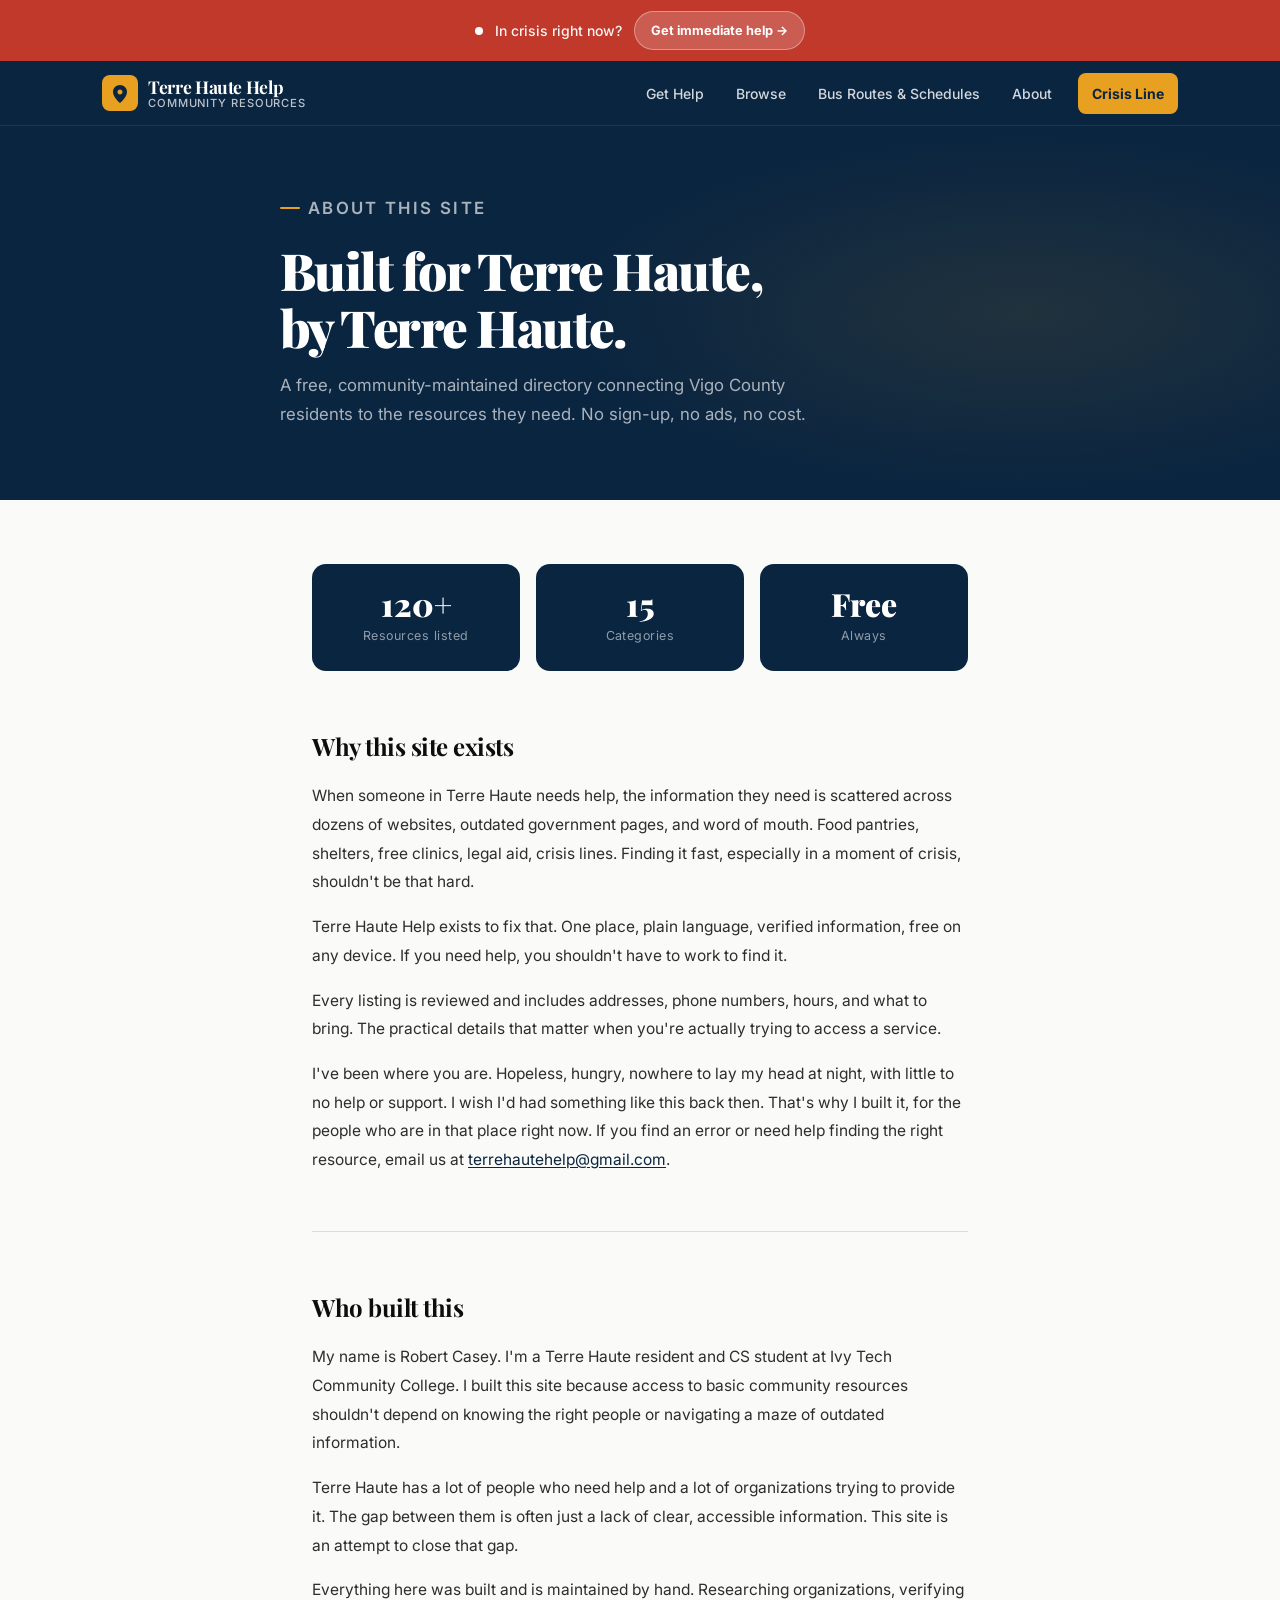
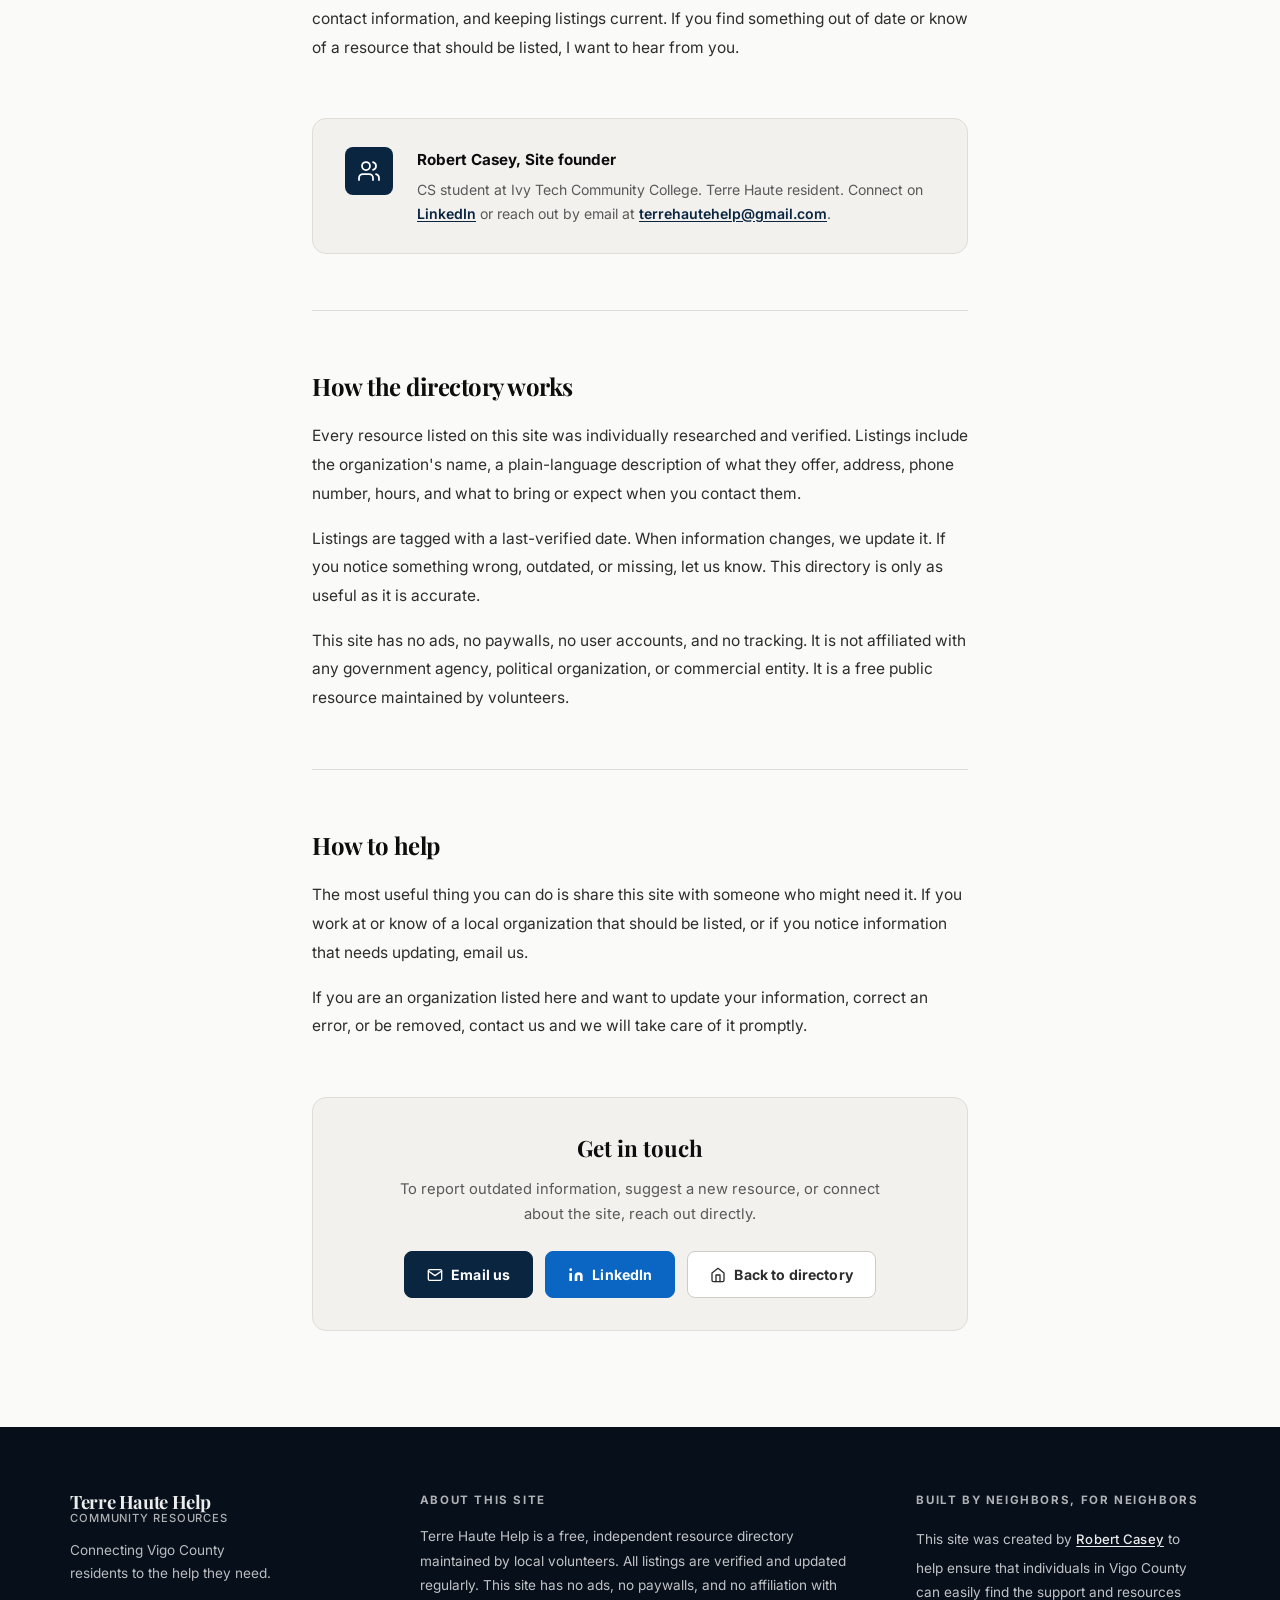
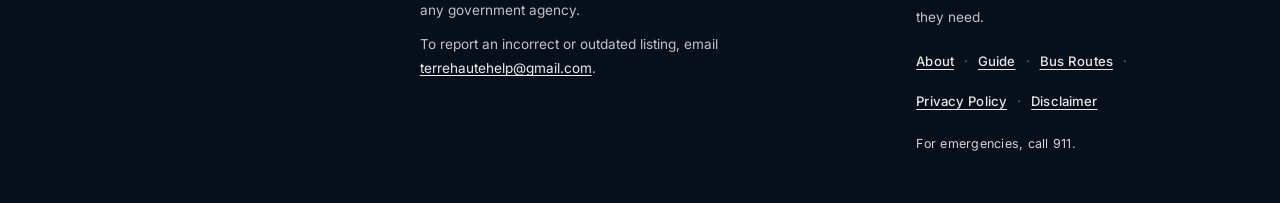
==== commit 8a678eef: "Usability update: consistent everyday search, safety and bus shortcuts Reviewed for preview (app.js " ====
--- a/about.html
+++ b/about.html
@@ -39,7 +39,7 @@
   <link rel="preconnect" href="https://fonts.googleapis.com" />
   <link rel="preconnect" href="https://fonts.gstatic.com" crossorigin />
   <link href="https://fonts.googleapis.com/css2?family=Playfair+Display:wght@700;900&family=Inter:wght@400;500;600;700&display=swap" rel="stylesheet" />
-  <link rel="stylesheet" href="styles.css" />
+  <link rel="stylesheet" href="styles.css?v=20261025-165535" />
   <script type="application/ld+json">
   {
     "@context": "https://schema.org",
@@ -166,6 +166,7 @@
         <nav class="site-nav" aria-label="Main navigation">
           <a href="/" data-nav="gethelp">Get Help</a>
           <a href="/#categories" data-nav="browse">Browse</a>
+          <a href="/bus" data-nav="bus">Bus<span class="nav-long"> Routes &amp; Schedules</span></a>
           <a href="/about" data-nav="about">About</a>
           <a href="/#crisis" class="nav-cta">Crisis Line</a>
         </nav>
--- a/styles.css
+++ b/styles.css
@@ -130,6 +130,7 @@
 /* A11Y: nav link opacity 0.7 -> 0.82 for contrast on navy. WCAG 1.4.3 */
 .site-nav a{color:rgba(255,255,255,0.82);font-size:0.875rem;font-weight:500;padding:9px 14px;border-radius:var(--radius);transition:color 0.15s,background 0.15s;white-space:nowrap}
 .site-nav a:hover{color:#fff;background:rgba(255,255,255,0.10);text-decoration:none}
+.site-nav a[aria-current="page"]{color:#fff;background:rgba(255,255,255,0.12)}
 .nav-cta{background:var(--amber)!important;color:var(--navy)!important;font-weight:700!important;margin-left:8px}
 .nav-cta:hover{background:#d4911a!important}
 
@@ -195,6 +196,19 @@
 .sit-crisis .sit-label{color:var(--red-dark)}
 .sit-crisis .sit-icon{color:var(--red-dark)}
 .sit-crisis .sit-arrow{color:var(--red-dark)}
+/* A card with two separate actions: a group, not one big button. It spans
+   the grid as a row so both actions sit side by side where there is room. */
+.sit-card-split{grid-column:1/-1;flex-direction:row;flex-wrap:wrap;align-items:center;gap:12px 20px;cursor:default}
+.sit-card-split:hover{transform:none;box-shadow:none}
+.sit-card-split:hover::after{transform:scaleX(0)}
+.sit-card-split:focus-within{border-color:var(--navy)}
+.sit-card-split .sit-icon{margin-bottom:0}
+.sit-text{display:flex;flex-direction:column;gap:6px;flex:1 1 260px;min-width:0}
+.sit-actions{display:flex;flex-wrap:wrap;gap:8px}
+.sit-action,.route-btn{display:inline-flex;align-items:center;gap:6px;min-height:44px;padding:10px 16px;border-radius:100px;border:1.5px solid var(--border-2);background:#fff;color:var(--navy);font-size:0.85rem;font-weight:700;line-height:1.3;text-align:left;cursor:pointer;font-family:var(--font-body);transition:border-color 0.15s,background 0.15s}
+.sit-action:hover,.route-btn:hover{border-color:var(--navy);background:rgba(10,37,64,0.05);text-decoration:none}
+.sit-action-primary,.route-btn-primary{background:var(--navy);border-color:var(--navy);color:#fff}
+.sit-action-primary:hover,.route-btn-primary:hover{background:var(--navy-light);color:#fff}
 
 .results-section{background:var(--bg);border-top:2px solid var(--border)}
 .results-header{display:flex;align-items:center;justify-content:space-between;margin-bottom:36px;flex-wrap:wrap;gap:16px}
@@ -202,9 +216,20 @@
 #resultsTitle:focus{outline:none}
 #resultsTitle:focus-visible{outline-offset:4px}
 .results-count{font-size:0.88rem;color:var(--ink-muted);font-weight:500}
+.results-filter{display:flex;align-items:center;flex-wrap:wrap;gap:8px 12px;margin-top:10px;font-size:0.88rem;color:var(--ink-muted)}
+.results-filter[hidden]{display:none}
+.results-filter strong{color:var(--ink);font-weight:600}
+.results-filter .clear-btn{padding:6px 14px}
 .clear-btn{display:flex;align-items:center;gap:6px;font-size:0.875rem;font-weight:600;color:var(--ink-muted);padding:10px 18px;min-height:24px;border:1.5px solid var(--border-2);border-radius:100px;transition:color 0.15s,border-color 0.15s;background:#fff}
 .clear-btn:hover{color:var(--ink);border-color:var(--ink-2)}
 .results-grid{display:grid;grid-template-columns:repeat(3,1fr);gap:20px}
+/* Shortcuts shown with search results (somewhere safe, bus routes) */
+.search-routes{grid-column:1/-1;background:var(--bg-2);border:1px solid var(--border);border-radius:var(--radius-lg);padding:20px 22px}
+.search-routes-title{font-size:1rem;font-weight:700;color:var(--ink);line-height:1.4;margin-bottom:4px;font-family:var(--font-body)}
+.search-routes-text{font-size:0.87rem;color:var(--ink-muted);line-height:1.6;margin-bottom:12px}
+.search-routes-actions{display:flex;flex-wrap:wrap;gap:8px}
+.search-routes-note{margin-top:12px;font-size:0.85rem;color:var(--ink-2)}
+.search-routes-note a{color:var(--navy);font-weight:700;text-decoration:underline;text-underline-offset:2px}
 .resource-card{background:#fff;border:1px solid var(--border);border-radius:var(--radius-lg);display:flex;flex-direction:column;transition:box-shadow 0.2s var(--ease),transform 0.2s var(--ease);overflow:hidden}
 .resource-card:hover{box-shadow:var(--shadow-md);transform:translateY(-2px)}
 .rc-top-bar{height:4px;flex-shrink:0}
@@ -361,6 +386,11 @@
   .sit-card::after{transition:none!important}
 }
 
+/* The bus link reads "Bus" where the header is narrow; the full name stays
+   in its accessible name, which begins with the visible word (2.5.3). */
+@media(max-width:960px){
+  .nav-long{position:absolute;width:1px;height:1px;padding:0;margin:-1px;overflow:hidden;clip:rect(0 0 0 0);white-space:nowrap;border:0}
+}
 @media(max-width:1024px){
   .hero-grid{grid-template-columns:1fr;gap:48px}
   .hero{padding:64px 32px 80px}
@@ -406,6 +436,9 @@
 @media(max-width:400px){
   .situation-grid{grid-template-columns:1fr}
   .site-nav a[data-nav="about"]{display:none}
+  /* Get Help, Bus and Crisis Line stay available: when they no longer fit
+     beside the logo, the navigation wraps onto its own row. */
+  .header-inner{flex-wrap:wrap;height:auto;min-height:64px;row-gap:4px;padding-top:8px;padding-bottom:8px}
   .crisis-bar{gap:8px;padding:10px 12px;font-size:0.8rem}
   .crisis-bar-text{flex:1 1 auto;min-width:0}
 }
@@ -423,7 +456,6 @@
   .logo-name{font-size:0.95rem;white-space:nowrap}
   .site-nav{gap:0}
   .site-nav a{font-size:0.74rem;padding:8px 7px}
-  .site-nav a[data-nav="gethelp"]{display:none}
   .nav-cta{margin-left:0;padding:8px 10px!important;white-space:nowrap}
   .hero-stats{flex-wrap:wrap;gap:16px}
   .rc-footer{flex-direction:column;align-items:flex-start}
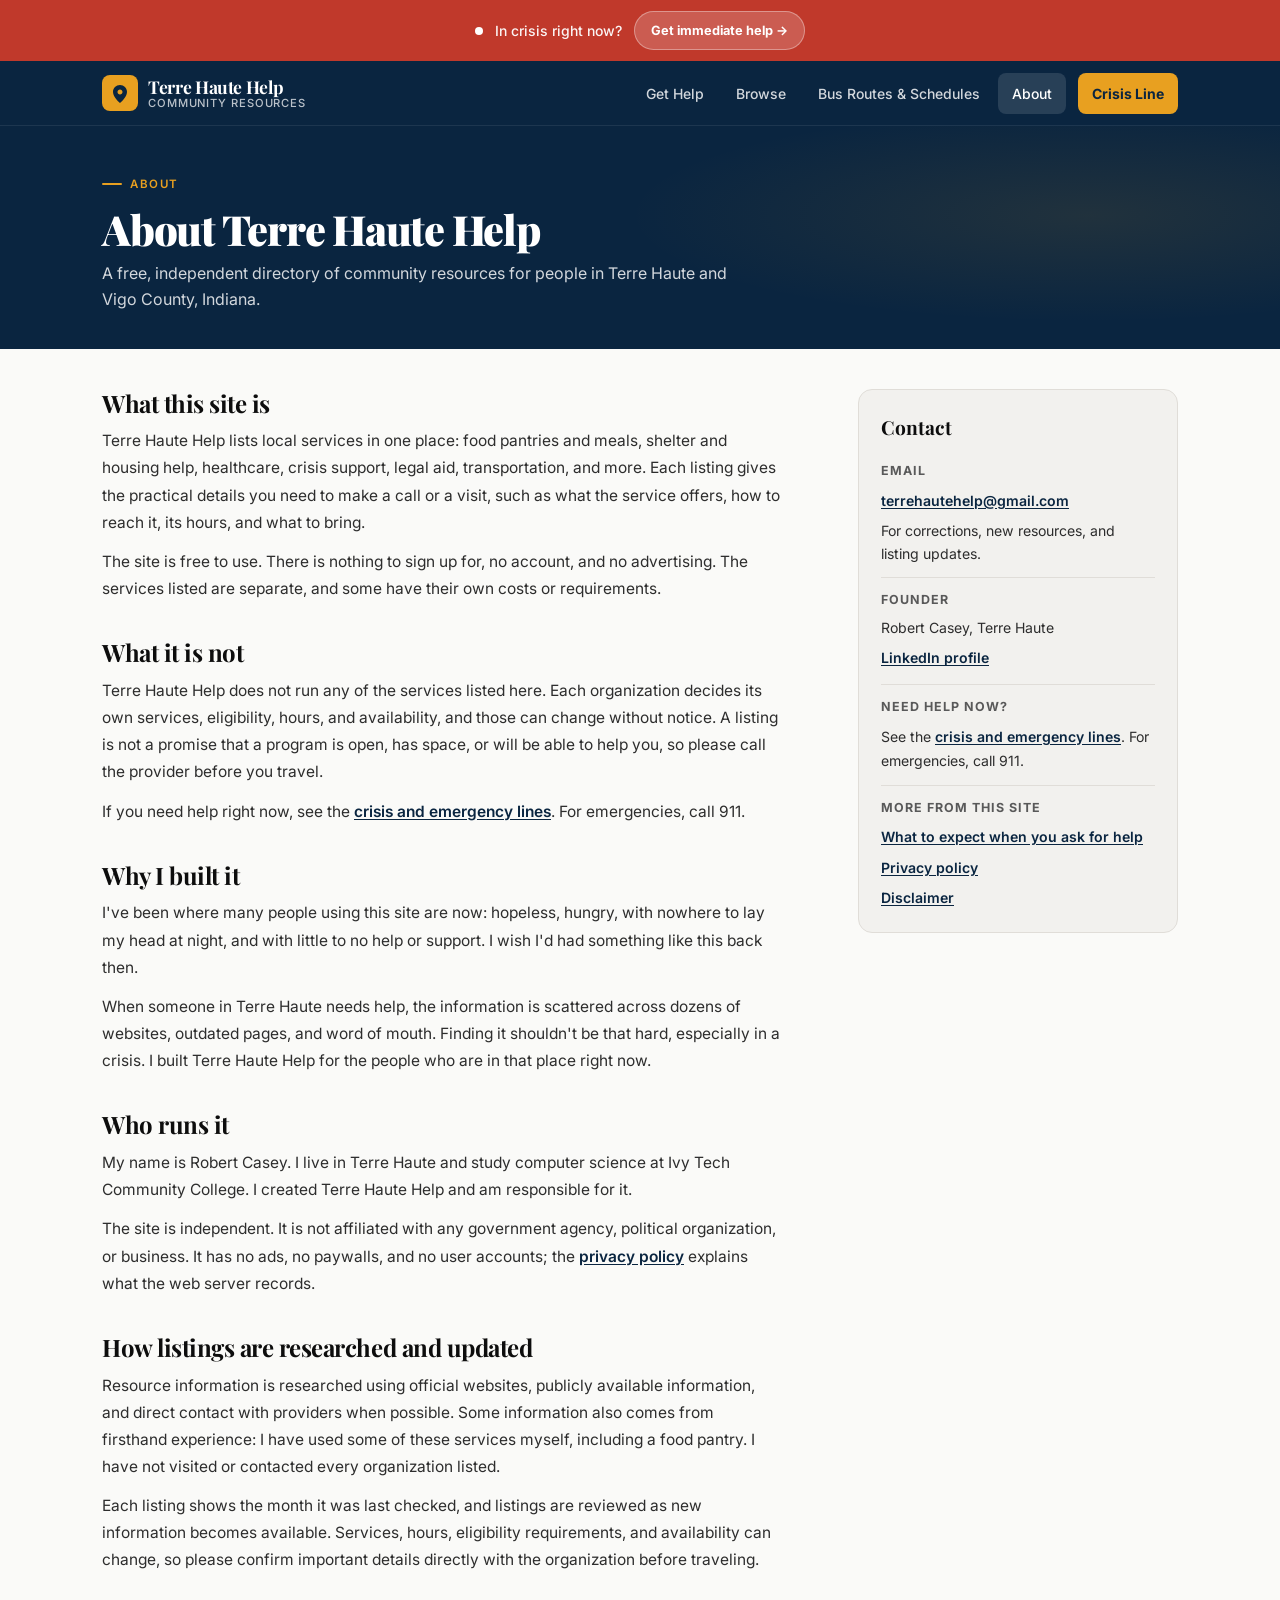
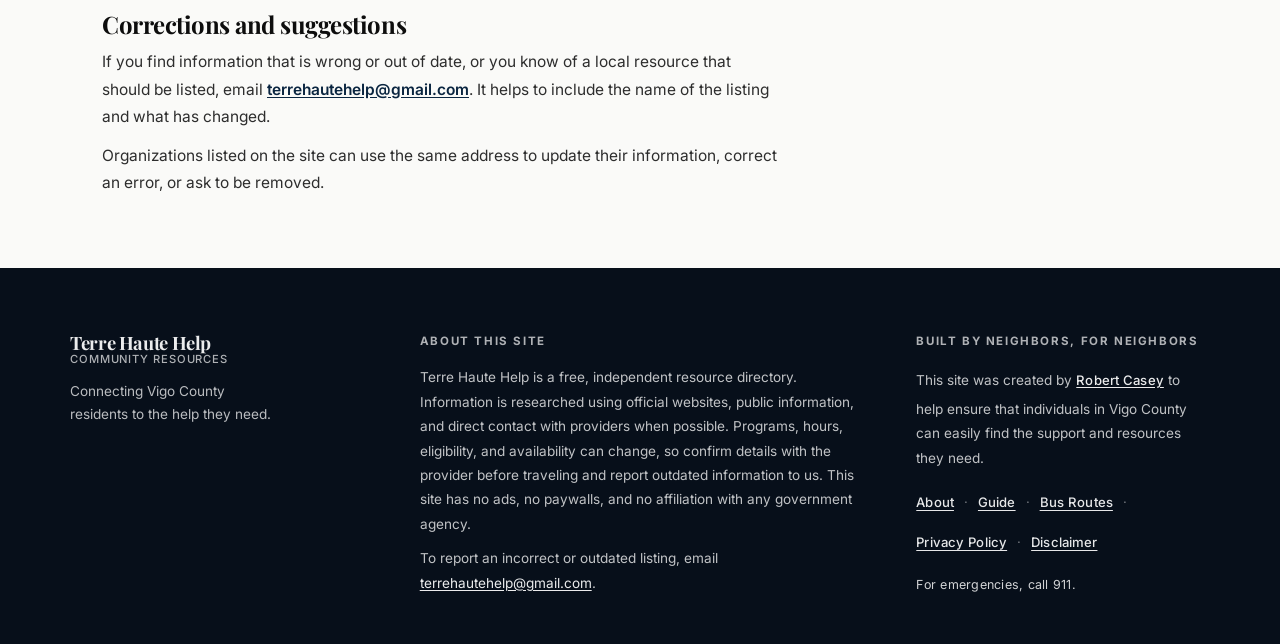
==== commit 878c90ec: "Staging release candidate 2: About page, bus layout, accessibility, accuracy Verified candidate appr" ====
--- a/about.html
+++ b/about.html
@@ -4,8 +4,8 @@
   <meta charset="UTF-8" />
   <meta name="viewport" content="width=device-width, initial-scale=1.0" />
   <title>About - Terre Haute Help | Free Community Resources for Vigo County</title>
-  <meta name="description" content="Terre Haute Help was built by Robert Casey, a Terre Haute resident and CS student, to connect Vigo County residents to free local resources for food, housing, healthcare, crisis support, and more." />
-  <meta name="keywords" content="about Terre Haute Help, Robert Casey Terre Haute, free community resources Vigo County, Terre Haute resource directory, volunteer community site Terre Haute Indiana" />
+  <meta name="description" content="Terre Haute Help was built by Robert Casey, a Terre Haute resident and CS student, to connect Vigo County residents to local resources for food, housing, healthcare, crisis support, and more." />
+  <meta name="keywords" content="about Terre Haute Help, Robert Casey Terre Haute, free community resources Vigo County, Terre Haute resource directory, independent community site Terre Haute Indiana" />
   <meta name="author" content="Robert Casey" />
   <meta name="robots" content="index, follow" />
   <meta name="theme-color" content="#0A2540" />
@@ -15,7 +15,7 @@
   <meta name="geo.position" content="39.4667;-87.4139" />
   <meta name="ICBM" content="39.4667, -87.4139" />
   <meta property="og:title" content="About - Terre Haute Help" />
-  <meta property="og:description" content="Terre Haute Help was built by Robert Casey to connect Vigo County residents to free local resources for food, housing, healthcare, and crisis support." />
+  <meta property="og:description" content="Terre Haute Help was built by Robert Casey to connect Vigo County residents to local resources for food, housing, healthcare, and crisis support." />
   <meta property="og:type" content="website" />
   <meta property="og:url" content="https://terrehautehelp.org/about" />
   <meta property="og:image" content="https://terrehautehelp.org/og-image-v3.png" />
@@ -39,7 +39,7 @@
   <link rel="preconnect" href="https://fonts.googleapis.com" />
   <link rel="preconnect" href="https://fonts.gstatic.com" crossorigin />
   <link href="https://fonts.googleapis.com/css2?family=Playfair+Display:wght@700;900&family=Inter:wght@400;500;600;700&display=swap" rel="stylesheet" />
-  <link rel="stylesheet" href="styles.css?v=20261025-165535" />
+  <link rel="stylesheet" href="styles.css?v=20261025-220542" />
   <script type="application/ld+json">
   {
     "@context": "https://schema.org",
@@ -48,7 +48,7 @@
         "@type": "WebPage",
         "url": "https://terrehautehelp.org/about",
         "name": "About - Terre Haute Help",
-        "description": "Terre Haute Help is a free community resource directory built by Robert Casey, a Terre Haute resident, to connect Vigo County residents to local resources for food, housing, healthcare, and crisis support.",
+        "description": "Terre Haute Help is a free, independent community resource directory built by Robert Casey, a Terre Haute resident, to connect Vigo County residents to local resources for food, housing, healthcare, and crisis support.",
         "inLanguage": "en-US",
         "isPartOf": {"@id": "https://terrehautehelp.org"},
         "breadcrumb": {
@@ -76,7 +76,7 @@
         "sameAs": "https://www.linkedin.com/in/kalillacai",
         "jobTitle": "Founder",
         "worksFor": {
-          "@type": "NGO",
+          "@type": "Organization",
           "name": "Terre Haute Help",
           "url": "https://terrehautehelp.org"
         },
@@ -91,52 +91,43 @@
   }
   </script>
   <style>
-    .policy-hero{background:var(--navy);color:#fff;padding:64px 32px 72px;position:relative;overflow:hidden}
-    .policy-hero::before{content:'';position:absolute;inset:0;background:radial-gradient(ellipse 60% 80% at 80% 50%,rgba(232,160,32,0.10) 0%,transparent 60%);pointer-events:none}
-    .policy-hero-inner{max-width:720px;margin:0 auto;position:relative;z-index:1}
-    .policy-eyebrow{display:inline-flex;align-items:center;gap:8px;font-size:0.72rem;font-weight:600;letter-spacing:0.14em;text-transform:uppercase;color:var(--amber);margin-bottom:20px}
+    /* About page. Same tokens, type and proportions as the bus page: a
+       compact hero, one readable column, and a quiet side panel. */
+    .policy-hero{background:var(--navy);color:#fff;padding:40px 32px 36px;position:relative;overflow:hidden}
+    .policy-hero::before{content:'';position:absolute;inset:0;background:radial-gradient(ellipse 60% 80% at 85% 40%,rgba(232,160,32,0.10) 0%,transparent 60%);pointer-events:none}
+    .about-wrap{max-width:calc(var(--max-w) - 64px);margin:0 auto;position:relative;z-index:1}
+    .policy-eyebrow{display:inline-flex;align-items:center;gap:8px;font-size:0.72rem;font-weight:600;letter-spacing:0.14em;text-transform:uppercase;color:var(--amber);margin-bottom:12px}
     .policy-eyebrow::before{content:'';display:block;width:20px;height:2px;background:var(--amber);border-radius:2px}
-    .policy-hero h1{font-family:var(--font-display);font-size:clamp(2rem,5vw,3.2rem);font-weight:900;line-height:1.1;letter-spacing:-0.03em;color:#fff;margin-bottom:16px}
-    .policy-hero p{font-size:1.05rem;color:rgba(255,255,255,0.65);line-height:1.7;max-width:560px}
-    .about-body{max-width:720px;margin:0 auto;padding:64px 32px 96px}
-    .about-section{margin-bottom:56px}
-    .about-section h2{font-family:var(--font-display);font-size:1.5rem;font-weight:700;color:var(--ink);margin-bottom:16px;letter-spacing:-0.02em}
-    .about-section p{font-size:0.97rem;color:var(--ink-2);line-height:1.85;margin-bottom:16px}
-    .about-section p:last-child{margin-bottom:0}
-    .about-section a{color:var(--navy);text-decoration:underline;text-underline-offset:2px}
-    .about-section a:hover{color:var(--navy-light)}
-    .about-divider{height:1px;background:var(--border);margin-bottom:56px}
-    .about-card{background:var(--bg-2);border:1px solid var(--border);border-radius:var(--radius-lg);padding:28px 32px;display:flex;align-items:flex-start;gap:24px;margin-bottom:56px}
-    .about-card-icon{width:48px;height:48px;background:var(--navy);border-radius:var(--radius);display:flex;align-items:center;justify-content:center;flex-shrink:0}
-    .about-card-icon svg{width:24px;height:24px;fill:none;stroke:#fff;stroke-width:1.75;stroke-linecap:round;stroke-linejoin:round}
-    .about-card-body h3{font-size:0.95rem;font-weight:700;color:var(--ink);margin-bottom:6px}
-    .about-card-body p{font-size:0.88rem;color:var(--ink-muted);line-height:1.65;margin:0}
-    .about-card-body a{color:var(--navy);font-weight:600;text-decoration:underline;text-underline-offset:2px}
-    .about-card-body a:hover{color:var(--navy-light)}
-    .about-stats{display:grid;grid-template-columns:repeat(3,1fr);gap:16px;margin-bottom:56px}
-    .about-stat{background:var(--navy);border-radius:var(--radius-lg);padding:24px 20px;text-align:center}
-    .about-stat-num{font-family:var(--font-display);font-size:2rem;font-weight:900;color:#fff;line-height:1;margin-bottom:6px}
-    .about-stat-label{font-size:0.78rem;color:rgba(255,255,255,0.55);letter-spacing:0.04em}
-    .about-contact{background:var(--bg-2);border:1px solid var(--border);border-radius:var(--radius-lg);padding:32px;text-align:center}
-    .about-contact h2{font-family:var(--font-display);font-size:1.4rem;font-weight:700;color:var(--ink);margin-bottom:10px}
-    .about-contact p{font-size:0.92rem;color:var(--ink-muted);line-height:1.7;max-width:480px;margin:0 auto 24px}
-    .about-contact-links{display:flex;align-items:center;justify-content:center;gap:12px;flex-wrap:wrap}
-    .about-btn{display:inline-flex;align-items:center;gap:8px;font-size:0.88rem;font-weight:700;padding:11px 22px;border-radius:var(--radius);transition:background 0.15s,color 0.15s,border-color 0.15s;text-decoration:none;letter-spacing:0.01em}
-    .about-btn:hover{text-decoration:none}
-    .about-btn-primary{background:var(--navy);color:#fff;border:1.5px solid var(--navy)}
-    .about-btn-primary:hover{background:var(--navy-light);border-color:var(--navy-light)}
-    .about-btn-secondary{background:#fff;color:var(--ink-2);border:1.5px solid var(--border-2)}
-    .about-btn-secondary:hover{border-color:var(--ink-2);color:var(--ink)}
-    .about-btn svg{width:16px;height:16px;flex-shrink:0}
-    .linkedin-btn{background:#0A66C2;color:#fff;border:1.5px solid #0A66C2}
-    .linkedin-btn:hover{background:#084e96;border-color:#084e96}
+    .policy-hero h1{font-family:var(--font-display);font-size:clamp(1.9rem,4vw,2.6rem);font-weight:900;line-height:1.1;letter-spacing:-0.03em;color:#fff;margin-bottom:10px}
+    .about-lede{font-size:1rem;color:rgba(255,255,255,0.82);line-height:1.6;max-width:640px}
+
+    .about-body{max-width:var(--max-w);margin:0 auto;padding:40px 32px 72px;display:grid;grid-template-columns:minmax(0,1fr) 320px;gap:48px;align-items:start}
+    .about-main{max-width:680px}
+    .about-main>section+section{margin-top:36px}
+    .about-h2{font-family:var(--font-display);font-size:1.5rem;font-weight:700;color:var(--ink);letter-spacing:-0.02em;line-height:1.2;margin-bottom:10px}
+    .about-main p{font-size:0.97rem;color:var(--ink-2);line-height:1.75}
+    .about-main p+p{margin-top:12px}
+    .about-main a,.about-aside a{color:var(--navy);font-weight:600;text-decoration:underline;text-underline-offset:2px}
+    .about-main a:hover,.about-aside a:hover{color:var(--navy-light)}
+
+    .about-aside{background:var(--bg-2);border:1px solid var(--border);border-radius:var(--radius-lg);padding:22px 22px 8px}
+    .about-aside h2{font-family:var(--font-display);font-size:1.2rem;font-weight:700;color:var(--ink);margin-bottom:6px}
+    .aside-item{padding:12px 0;border-top:1px solid var(--border)}
+    .aside-item:first-of-type{border-top:none}
+    .aside-item h3{font-size:0.78rem;font-weight:700;letter-spacing:0.08em;text-transform:uppercase;color:var(--ink-muted);margin-bottom:6px}
+    .aside-item p,.aside-item li{font-size:0.88rem;color:var(--ink-2);line-height:1.6}
+    .aside-item p+p{margin-top:6px}
+    .aside-item ul{list-style:none;margin:0;padding:0}
+    .aside-item li+li{margin-top:4px}
+    .aside-item a{display:inline-block;padding:2px 0}
+
+    @media(max-width:960px){
+      .about-body{grid-template-columns:1fr;gap:32px}
+      .about-main{max-width:none}
+    }
     @media(max-width:640px){
-      .policy-hero{padding:48px 20px 56px}
-      .about-body{padding:48px 20px 72px}
-      .about-stats{grid-template-columns:1fr}
-      .about-card{flex-direction:column;gap:16px;padding:22px 20px}
-      .about-contact-links{flex-direction:column;align-items:stretch}
-      .about-btn{justify-content:center}
+      .policy-hero{padding:28px 20px 26px}
+      .about-body{padding:28px 20px 56px}
     }
   </style>
 </head>
@@ -167,7 +158,7 @@
           <a href="/" data-nav="gethelp">Get Help</a>
           <a href="/#categories" data-nav="browse">Browse</a>
           <a href="/bus" data-nav="bus">Bus<span class="nav-long"> Routes &amp; Schedules</span></a>
-          <a href="/about" data-nav="about">About</a>
+          <a href="/about" data-nav="about" aria-current="page">About</a>
           <a href="/#crisis" class="nav-cta">Crisis Line</a>
         </nav>
       </div>
@@ -176,93 +167,78 @@
 
   <main id="main">
     <div class="policy-hero" data-surface="dark">
-      <div class="policy-hero-inner">
-        <p class="policy-eyebrow">About this site</p>
-        <h1>Built for Terre Haute,<br>by Terre Haute.</h1>
-        <p>A free, community-maintained directory connecting Vigo County residents to the resources they need. No sign-up, no ads, no cost.</p>
+      <div class="about-wrap">
+        <p class="policy-eyebrow">About</p>
+        <h1>About Terre Haute Help</h1>
+        <p class="about-lede">A free, independent directory of community resources for people in Terre Haute and Vigo County, Indiana.</p>
       </div>
     </div>
 
     <div class="about-body">
-
-      <div class="about-stats">
-        <div class="about-stat">
-          <div class="about-stat-num">120+</div>
-          <div class="about-stat-label">Resources listed</div>
-        </div>
-        <div class="about-stat">
-          <div class="about-stat-num">15</div>
-          <div class="about-stat-label">Categories</div>
-        </div>
-        <div class="about-stat">
-          <div class="about-stat-num">Free</div>
-          <div class="about-stat-label">Always</div>
-        </div>
-      </div>
-
-      <div class="about-section">
-        <h2>Why this site exists</h2>
-        <p>When someone in Terre Haute needs help, the information they need is scattered across dozens of websites, outdated government pages, and word of mouth. Food pantries, shelters, free clinics, legal aid, crisis lines. Finding it fast, especially in a moment of crisis, shouldn't be that hard.</p>
-        <p>Terre Haute Help exists to fix that. One place, plain language, verified information, free on any device. If you need help, you shouldn't have to work to find it.</p>
-        <p>Every listing is reviewed and includes addresses, phone numbers, hours, and what to bring. The practical details that matter when you're actually trying to access a service.</p>
-        <p>I've been where you are. Hopeless, hungry, nowhere to lay my head at night, with little to no help or support. I wish I'd had something like this back then. That's why I built it, for the people who are in that place right now. If you find an error or need help finding the right resource, email us at <a href="mailto:terrehautehelp@gmail.com">terrehautehelp@gmail.com</a>.</p>
-      </div>
-
-      <div class="about-divider"></div>
-
-      <div class="about-section">
-        <h2>Who built this</h2>
-        <p>My name is Robert Casey. I'm a Terre Haute resident and CS student at Ivy Tech Community College. I built this site because access to basic community resources shouldn't depend on knowing the right people or navigating a maze of outdated information.</p>
-        <p>Terre Haute has a lot of people who need help and a lot of organizations trying to provide it. The gap between them is often just a lack of clear, accessible information. This site is an attempt to close that gap.</p>
-        <p>Everything here was built and is maintained by hand. Researching organizations, verifying contact information, and keeping listings current. If you find something out of date or know of a resource that should be listed, I want to hear from you.</p>
-      </div>
-
-      <div class="about-card">
-        <div class="about-card-icon">
-          <svg viewBox="0 0 24 24"><path d="M16 21v-2a4 4 0 0 0-4-4H6a4 4 0 0 0-4 4v2"/><circle cx="9" cy="7" r="4"/><path d="M22 21v-2a4 4 0 0 0-3-3.87"/><path d="M16 3.13a4 4 0 0 1 0 7.75"/></svg>
-        </div>
-        <div class="about-card-body">
-          <h3>Robert Casey, Site founder</h3>
-          <p>CS student at Ivy Tech Community College. Terre Haute resident. Connect on <a href="https://www.linkedin.com/in/kalillacai" target="_blank" rel="noopener noreferrer">LinkedIn</a> or reach out by email at <a href="mailto:terrehautehelp@gmail.com">terrehautehelp@gmail.com</a>.</p>
-        </div>
-      </div>
-
-      <div class="about-divider"></div>
-
-      <div class="about-section">
-        <h2>How the directory works</h2>
-        <p>Every resource listed on this site was individually researched and verified. Listings include the organization's name, a plain-language description of what they offer, address, phone number, hours, and what to bring or expect when you contact them.</p>
-        <p>Listings are tagged with a last-verified date. When information changes, we update it. If you notice something wrong, outdated, or missing, let us know. This directory is only as useful as it is accurate.</p>
-        <p>This site has no ads, no paywalls, no user accounts, and no tracking. It is not affiliated with any government agency, political organization, or commercial entity. It is a free public resource maintained by volunteers.</p>
-      </div>
-
-      <div class="about-divider"></div>
-
-      <div class="about-section">
-        <h2>How to help</h2>
-        <p>The most useful thing you can do is share this site with someone who might need it. If you work at or know of a local organization that should be listed, or if you notice information that needs updating, email us.</p>
-        <p>If you are an organization listed here and want to update your information, correct an error, or be removed, contact us and we will take care of it promptly.</p>
-      </div>
-
-      <div class="about-contact">
-        <h2>Get in touch</h2>
-        <p>To report outdated information, suggest a new resource, or connect about the site, reach out directly.</p>
-        <div class="about-contact-links">
-          <a href="mailto:terrehautehelp@gmail.com" class="about-btn about-btn-primary">
-            <svg viewBox="0 0 24 24" fill="none" stroke="currentColor" stroke-width="2" stroke-linecap="round" stroke-linejoin="round"><path d="M4 4h16c1.1 0 2 .9 2 2v12c0 1.1-.9 2-2 2H4c-1.1 0-2-.9-2-2V6c0-1.1.9-2 2-2z"/><polyline points="22,6 12,13 2,6"/></svg>
-            Email us
-          </a>
-          <a href="https://www.linkedin.com/in/kalillacai" target="_blank" rel="noopener noreferrer" class="about-btn linkedin-btn">
-            <svg viewBox="0 0 24 24" fill="currentColor" stroke="none"><path d="M16 8a6 6 0 0 1 6 6v7h-4v-7a2 2 0 0 0-2-2 2 2 0 0 0-2 2v7h-4v-7a6 6 0 0 1 6-6z"/><rect x="2" y="9" width="4" height="12"/><circle cx="4" cy="4" r="2"/></svg>
-            LinkedIn
-          </a>
-          <a href="/" class="about-btn about-btn-secondary">
-            <svg viewBox="0 0 24 24" fill="none" stroke="currentColor" stroke-width="2" stroke-linecap="round" stroke-linejoin="round"><path d="M3 9l9-7 9 7v11a2 2 0 0 1-2 2H5a2 2 0 0 1-2-2z"/><polyline points="9 22 9 12 15 12 15 22"/></svg>
-            Back to directory
-          </a>
-        </div>
-      </div>
-
+      <div class="about-main">
+
+        <section aria-labelledby="whatTitle">
+          <h2 class="about-h2" id="whatTitle">What this site is</h2>
+          <p>Terre Haute Help lists local services in one place: food pantries and meals, shelter and housing help, healthcare, crisis support, legal aid, transportation, and more. Each listing gives the practical details you need to make a call or a visit, such as what the service offers, how to reach it, its hours, and what to bring.</p>
+          <p>The site is free to use. There is nothing to sign up for, no account, and no advertising. The services listed are separate, and some have their own costs or requirements.</p>
+        </section>
+
+        <section aria-labelledby="notTitle">
+          <h2 class="about-h2" id="notTitle">What it is not</h2>
+          <p>Terre Haute Help does not run any of the services listed here. Each organization decides its own services, eligibility, hours, and availability, and those can change without notice. A listing is not a promise that a program is open, has space, or will be able to help you, so please call the provider before you travel.</p>
+          <p>If you need help right now, see the <a href="/#crisis">crisis and emergency lines</a>. For emergencies, call 911.</p>
+        </section>
+
+        <section aria-labelledby="whyTitle">
+          <h2 class="about-h2" id="whyTitle">Why I built it</h2>
+          <p>I've been where many people using this site are now: hopeless, hungry, with nowhere to lay my head at night, and with little to no help or support. I wish I'd had something like this back then.</p>
+          <p>When someone in Terre Haute needs help, the information is scattered across dozens of websites, outdated pages, and word of mouth. Finding it shouldn't be that hard, especially in a crisis. I built Terre Haute Help for the people who are in that place right now.</p>
+        </section>
+
+        <section aria-labelledby="whoTitle">
+          <h2 class="about-h2" id="whoTitle">Who runs it</h2>
+          <p>My name is Robert Casey. I live in Terre Haute and study computer science at Ivy Tech Community College. I created Terre Haute Help and am responsible for it.</p>
+          <p>The site is independent. It is not affiliated with any government agency, political organization, or business. It has no ads, no paywalls, and no user accounts; the <a href="/privacy">privacy policy</a> explains what the web server records.</p>
+        </section>
+
+        <section aria-labelledby="howTitle">
+          <h2 class="about-h2" id="howTitle">How listings are researched and updated</h2>
+          <p>Resource information is researched using official websites, publicly available information, and direct contact with providers when possible. Some information also comes from firsthand experience: I have used some of these services myself, including a food pantry. I have not visited or contacted every organization listed.</p>
+          <p>Each listing shows the month it was last checked, and listings are reviewed as new information becomes available. Services, hours, eligibility requirements, and availability can change, so please confirm important details directly with the organization before traveling.</p>
+        </section>
+
+        <section aria-labelledby="fixTitle">
+          <h2 class="about-h2" id="fixTitle">Corrections and suggestions</h2>
+          <p>If you find information that is wrong or out of date, or you know of a local resource that should be listed, email <a href="mailto:terrehautehelp@gmail.com">terrehautehelp@gmail.com</a>. It helps to include the name of the listing and what has changed.</p>
+          <p>Organizations listed on the site can use the same address to update their information, correct an error, or ask to be removed.</p>
+        </section>
+      </div>
+
+      <aside class="about-aside" aria-labelledby="contactTitle">
+        <h2 id="contactTitle">Contact</h2>
+        <div class="aside-item">
+          <h3>Email</h3>
+          <p><a href="mailto:terrehautehelp@gmail.com">terrehautehelp@gmail.com</a></p>
+          <p>For corrections, new resources, and listing updates.</p>
+        </div>
+        <div class="aside-item">
+          <h3>Founder</h3>
+          <p>Robert Casey, Terre Haute</p>
+          <p><a href="https://www.linkedin.com/in/kalillacai" target="_blank" rel="noopener noreferrer">LinkedIn profile<span class="visually-hidden"> (opens in a new tab)</span></a></p>
+        </div>
+        <div class="aside-item">
+          <h3>Need help now?</h3>
+          <p>See the <a href="/#crisis">crisis and emergency lines</a>. For emergencies, call 911.</p>
+        </div>
+        <div class="aside-item">
+          <h3>More from this site</h3>
+          <ul>
+            <li><a href="/guide">What to expect when you ask for help</a></li>
+            <li><a href="/privacy">Privacy policy</a></li>
+            <li><a href="/disclaimer">Disclaimer</a></li>
+          </ul>
+        </div>
+      </aside>
     </div>
   </main>
 
@@ -277,7 +253,7 @@
       </div>
       <div class="footer-center">
         <p class="footer-section-label">About this site</p>
-        <p class="footer-note">Terre Haute Help is a free, independent resource directory maintained by local volunteers. All listings are verified and updated regularly. This site has no ads, no paywalls, and no affiliation with any government agency.</p>
+        <p class="footer-note">Terre Haute Help is a free, independent resource directory. Information is researched using official websites, public information, and direct contact with providers when possible. Programs, hours, eligibility, and availability can change, so confirm details with the provider before traveling and report outdated information to us. This site has no ads, no paywalls, and no affiliation with any government agency.</p>
         <p class="footer-note" style="margin-top:10px;">To report an incorrect or outdated listing, email <a href="mailto:terrehautehelp@gmail.com">terrehautehelp@gmail.com</a>.</p>
       </div>
       <div class="footer-right">
@@ -299,6 +275,6 @@
     </div>
   </footer>
 
-  <script src="site.js?v=1"></script>
+  <script src="site.js?v=20261025-220542"></script>
 </body>
 </html>
--- a/styles.css
+++ b/styles.css
@@ -21,7 +21,7 @@
   --radius:8px;--radius-lg:14px;--radius-xl:20px;
   --max-w:1140px;--ease:cubic-bezier(0.4,0,0.2,1);
   /* A11Y: total sticky chrome height, used for scroll-margin. WCAG 2.4.11 */
-  --sticky-offset:110px;
+  --sticky-offset:142px;
 }
 
 *,*::before,*::after{box-sizing:border-box;margin:0;padding:0}
@@ -69,10 +69,13 @@
     outline:3px solid var(--focus-ring);outline-offset:3px;
   }
 }
-/* A11Y: keep focused targets clear of the sticky chrome. WCAG 2.4.11
-   --sticky-offset is measured at runtime by site.js; the :root value is a
-   fallback for the no-JS case. */
-[id]{scroll-margin-top:var(--sticky-offset)}
+/* A11Y: keep focused elements and jump-link targets clear of the sticky
+   chrome. WCAG 2.4.11. Set on the scrolling element (html), so it applies to
+   every element the browser scrolls into view, including keyboard focus on
+   links without an id; the previous [id]{scroll-margin-top} covered only
+   jump-link targets. --sticky-offset is measured at runtime by site.js; the
+   :root and breakpoint values are fallbacks for the no-JS case. */
+html{scroll-padding-top:var(--sticky-offset)}
 
 /* ══ A11Y: SKIP LINK — WCAG 2.4.1 bypass mechanism ══ */
 .skip-link{
@@ -355,7 +358,10 @@
 .empty-state h3{font-family:var(--font-display);font-size:1.5rem;margin-bottom:10px;color:var(--ink)}
 .empty-state a{text-decoration:underline;text-underline-offset:2px;font-weight:600}
 
-@keyframes fadeUp{from{opacity:0;transform:translateY(20px)}to{opacity:1;transform:translateY(0)}}
+/* Motion only: help cards and the search panel are never hidden while they
+   wait to animate. Opacity was removed because a delayed or throttled
+   animation (background tab, slow device) left essential cards invisible. */
+@keyframes fadeUp{from{transform:translateY(20px)}to{transform:translateY(0)}}
 .hero-left{animation:fadeUp 0.6s var(--ease) both}
 .hero-right{animation:fadeUp 0.6s var(--ease) 0.15s both}
 .sit-card{animation:fadeUp 0.5s var(--ease) both}
@@ -407,7 +413,7 @@
   .footer-tagline{max-width:100%}
 }
 @media(max-width:640px){
-  :root{--sticky-offset:96px}
+  :root{--sticky-offset:140px}
   .hero{padding:48px 20px 64px}
   .hero-stats{gap:20px}
   .hero-search-card{padding:24px 20px}
@@ -439,6 +445,7 @@
   /* Get Help, Bus and Crisis Line stay available: when they no longer fit
      beside the logo, the navigation wraps onto its own row. */
   .header-inner{flex-wrap:wrap;height:auto;min-height:64px;row-gap:4px;padding-top:8px;padding-bottom:8px}
+  :root{--sticky-offset:172px}
   .crisis-bar{gap:8px;padding:10px 12px;font-size:0.8rem}
   .crisis-bar-text{flex:1 1 auto;min-width:0}
 }
@@ -448,6 +455,7 @@
    scrolling; the crisis bar is allowed to wrap because .site-chrome is
    height-independent. NEEDS RENDERED VERIFICATION — not confirmed passing. */
 @media(max-width:360px){
+  :root{--sticky-offset:196px}
   .header-inner{padding:0 12px;gap:8px;height:auto;min-height:56px;
     padding-top:8px;padding-bottom:8px}
   .logo{gap:8px;min-width:0}
